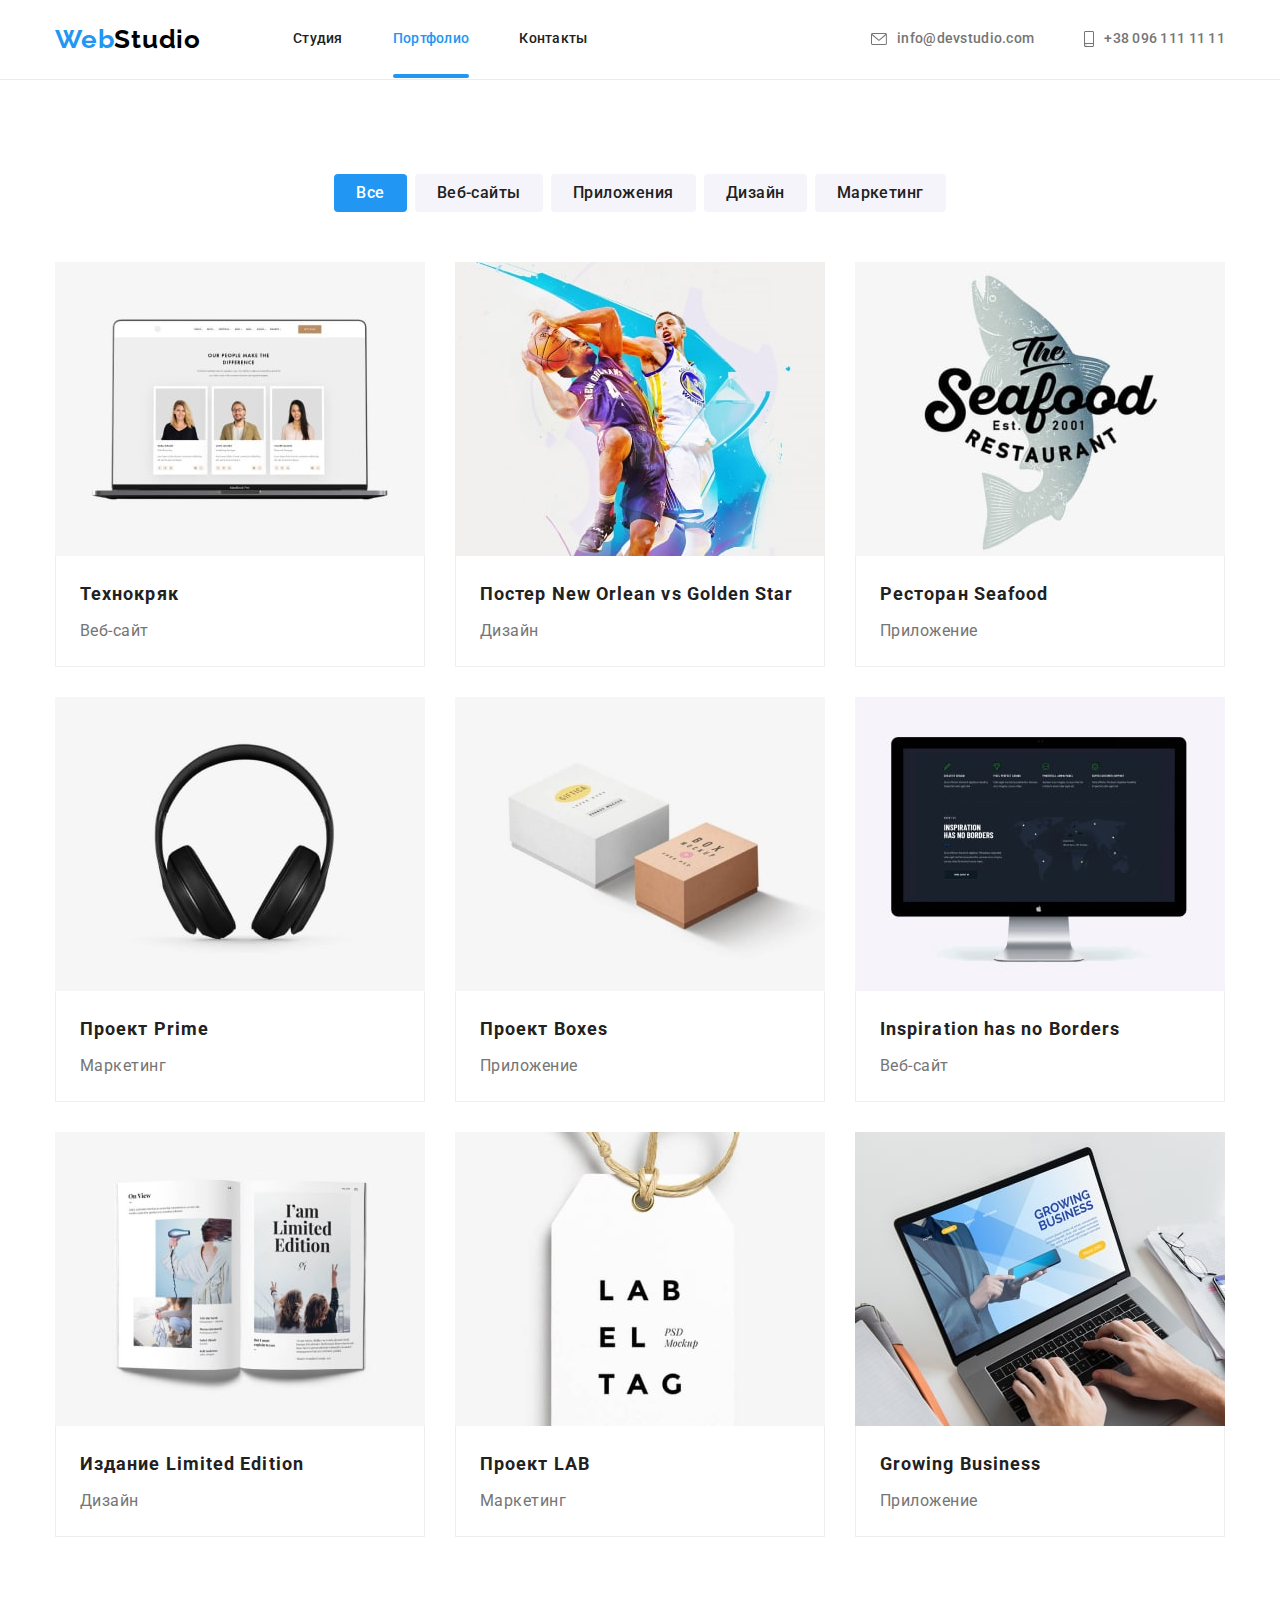
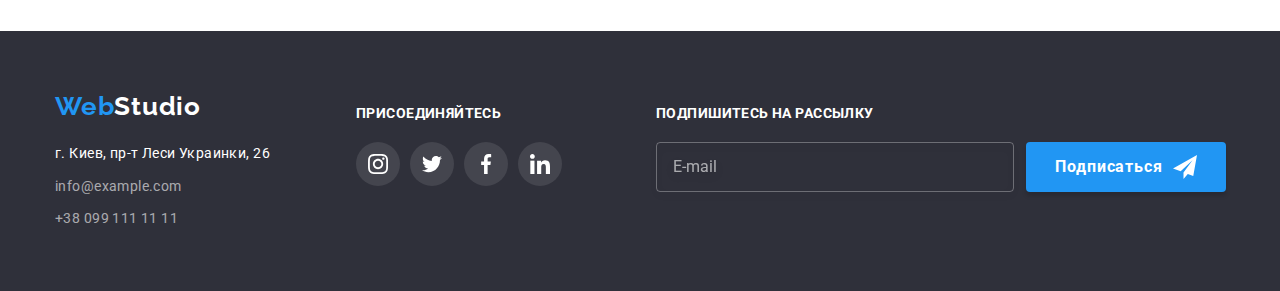
==== portfolio.html @ 81e4324f "add files from hw-06" ====
<!DOCTYPE html>
<html lang="ru">
  <head>
    <link
      rel="stylesheet"
      href="https://cdnjs.cloudflare.com/ajax/libs/modern-normalize/1.0.0/modern-normalize.min.css"
    />
    <meta charset="UTF-8" />
    <meta http-equiv="X-UA-Compatible" content="IE=edge" />
    <meta name="viewport" content="width=device-width, initial-scale=1.0" />
    <title>Портфолио</title>

    <link rel="preconnect" href="https://fonts.gstatic.com" />
    <link
      href="https://fonts.googleapis.com/css2?family=Raleway:wght@700&family=Roboto:wght@400;500;700;900&display=swap"
      rel="stylesheet"
    />
    <link rel="stylesheet" href="./css/styles.css" />
  </head>

  <body>
    <!--header-->
    <header class="header">
      <div class="container header-container">
        <nav class="main-navigation">
          <a class="logo link" href="./"
            ><span class="logo-color-one">Web</span
            ><span class="logo-color-two">Studio</span></a
          >

          <ul class="menu list">
            <li class="menu-item">
              <a class="menu-link link" href="./">Студия</a>
            </li>
            <li class="menu-item">
              <a class="menu-link link current" href="./portfolio.html"
                >Портфолио</a
              >
            </li>
            <li class="menu-item">
              <a class="menu-link link" href="">Контакты</a>
            </li>
          </ul>
        </nav>
        <ul class="contact-header list">
          <li class="contact-header-item">
            <a
              class="contact-header-link link"
              href="mailto:info@devstudio.com"
            >
              <svg class="contact-icon" width="16px" height="12px">
                <use href="./images/icons.svg#mail"></use>
              </svg>
              info@devstudio.com</a
            >
          </li>
          <li class="contact-header-item">
            <a class="contact-header-link link" href="tel:+380961111111">
              <svg class="contact-icon" width="10px" height="16px">
                <use href="./images/icons.svg#smartphone"></use>
              </svg>
              +38 096 111 11 11</a
            >
          </li>
        </ul>
      </div>
    </header>

    <main>
      <section class="portfolio">
        <div class="portfolio-container container">
          <h1 hidden>Портфолио</h1>

          <!--фильтр по работам-->
          <ul class="filter-list list">
            <li class="filter-item">
              <button class="filter-buttom current" type="button">Все</button>
            </li>
            <li class="filter-item">
              <button class="filter-buttom" type="button">Веб-сайты</button>
            </li>
            <li class="filter-item">
              <button class="filter-buttom" type="button">Приложения</button>
            </li>
            <li class="filter-item">
              <button class="filter-buttom" type="button">Дизайн</button>
            </li>
            <li class="filter-item">
              <button class="filter-buttom" type="button">Маркетинг</button>
            </li>
          </ul>

          <!--работы в портфолио-->
          <ul class="portfolio-list list">
            <li class="portfolio-item">
              <a href="" class="portfolio-item-link link">
                <div class="portfolio-item-img">
                  <img
                    src="./images/portfolio/portfilio-1.jpg"
                    alt="Веб-сайт Технокряк"
                    width="370"
                    height="294"
                  />
                  <p class="portfolio-item-overlay">
                    Технокряк это современная площадка распространения
                    коронавируса. Компании используют эту платформу для
                    цифрового шпионажа и атак на защищённые сервера конкурентов.
                  </p>
                </div>
                <div class="portfolio-item-frame">
                  <h3 class="portfolio-item-name">Технокряк</h3>
                  <p class="portfolio-item-description">Веб-сайт</p>
                </div>
              </a>
            </li>
            <li class="portfolio-item">
              <a href="" class="portfolio-item-link link">
                <div class="portfolio-item-img">
                  <img
                    src="./images/portfolio/portfilio-2.jpg"
                    alt="Дизайн Постера New Orlean vs Golden Star"
                    width="370"
                    height="294"
                  />
                  <p class="portfolio-item-overlay">
                    Технокряк это современная площадка распространения
                    коронавируса. Компании используют эту платформу для
                    цифрового шпионажа и атак на защищённые сервера конкурентов.
                  </p>
                </div>
                <div class="portfolio-item-frame">
                  <h3 class="portfolio-item-name">
                    Постер New Orlean vs Golden Star
                  </h3>
                  <p class="portfolio-item-description">Дизайн</p>
                </div>
              </a>
            </li>
            <li class="portfolio-item">
              <a href="" class="portfolio-item-link link">
                <div class="portfolio-item-img">
                  <img
                    src="./images/portfolio/portfilio-3.jpg"
                    alt="Приложение для ресторан Seafood"
                    width="370"
                    height="294"
                  />
                  <p class="portfolio-item-overlay">
                    Технокряк это современная площадка распространения
                    коронавируса. Компании используют эту платформу для
                    цифрового шпионажа и атак на защищённые сервера конкурентов.
                  </p>
                </div>

                <div class="portfolio-item-frame">
                  <h3 class="portfolio-item-name">Ресторан Seafood</h3>
                  <p class="portfolio-item-description">Приложение</p>
                </div>
              </a>
            </li>
            <li class="portfolio-item">
              <a href="" class="portfolio-item-link link">
                <div class="portfolio-item-img">
                  <img
                    src="./images/portfolio/portfilio-4.jpg"
                    alt="Маркетинг для проекта Prime"
                    width="370"
                    height="294"
                  />
                  <p class="portfolio-item-overlay">
                    Технокряк это современная площадка распространения
                    коронавируса. Компании используют эту платформу для
                    цифрового шпионажа и атак на защищённые сервера конкурентов.
                  </p>
                </div>

                <div class="portfolio-item-frame">
                  <h3 class="portfolio-item-name">Проект Prime</h3>
                  <p class="portfolio-item-description">Маркетинг</p>
                </div>
              </a>
            </li>
            <li class="portfolio-item">
              <a href="" class="portfolio-item-link link">
                <div class="portfolio-item-img">
                  <img
                    src="./images/portfolio/portfilio-5.jpg"
                    alt="Приложение для проекта Boxes"
                    width="370"
                    height="294"
                  />
                  <p class="portfolio-item-overlay">
                    Технокряк это современная площадка распространения
                    коронавируса. Компании используют эту платформу для
                    цифрового шпионажа и атак на защищённые сервера конкурентов.
                  </p>
                </div>

                <div class="portfolio-item-frame">
                  <h3 class="portfolio-item-name">Проект Boxes</h3>
                  <p class="portfolio-item-description">Приложение</p>
                </div>
              </a>
            </li>
            <li class="portfolio-item">
              <a href="" class="portfolio-item-link link">
                <div class="portfolio-item-img">
                  <img
                    src="./images/portfolio/portfilio-6.jpg"
                    alt="Веб-сайт для Inspiration has no Borders"
                    width="370"
                    height="294"
                  />
                  <p class="portfolio-item-overlay">
                    Технокряк это современная площадка распространения
                    коронавируса. Компании используют эту платформу для
                    цифрового шпионажа и атак на защищённые сервера конкурентов.
                  </p>
                </div>

                <div class="portfolio-item-frame">
                  <h3 class="portfolio-item-name">
                    Inspiration has no Borders
                  </h3>
                  <p class="portfolio-item-description">Веб-сайт</p>
                </div>
              </a>
            </li>
            <li class="portfolio-item">
              <a href="" class="portfolio-item-link link">
                <div class="portfolio-item-img">
                  <img
                    src="./images/portfolio/portfilio-7.jpg"
                    alt="Дизайн для издания Limited Edition"
                    width="370"
                    height="294"
                  />
                  <p class="portfolio-item-overlay">
                    Технокряк это современная площадка распространения
                    коронавируса. Компании используют эту платформу для
                    цифрового шпионажа и атак на защищённые сервера конкурентов.
                  </p>
                </div>

                <div class="portfolio-item-frame">
                  <h3 class="portfolio-item-name">Издание Limited Edition</h3>
                  <p class="portfolio-item-description">Дизайн</p>
                </div>
              </a>
            </li>
            <li class="portfolio-item">
              <a href="" class="portfolio-item-link link">
                <div class="portfolio-item-img">
                  <img
                    src="./images/portfolio/portfilio-8.jpg"
                    alt="Маркетинг для проекта LAB"
                    width="370"
                    height="294"
                  />
                  <p class="portfolio-item-overlay">
                    Технокряк это современная площадка распространения
                    коронавируса. Компании используют эту платформу для
                    цифрового шпионажа и атак на защищённые сервера конкурентов.
                  </p>
                </div>

                <div class="portfolio-item-frame">
                  <h3 class="portfolio-item-name">Проект LAB</h3>
                  <p class="portfolio-item-description">Маркетинг</p>
                </div>
              </a>
            </li>
            <li class="portfolio-item">
              <a href="" class="portfolio-item-link link">
                <div class="portfolio-item-img">
                  <img
                    src="./images/portfolio/portfilio-9.jpg"
                    alt="Приложение для Growing Business"
                    width="370"
                    height="294"
                  />
                  <p class="portfolio-item-overlay">
                    Технокряк это современная площадка распространения
                    коронавируса. Компании используют эту платформу для
                    цифрового шпионажа и атак на защищённые сервера конкурентов.
                  </p>
                </div>

                <div class="portfolio-item-frame">
                  <h3 class="portfolio-item-name">Growing Business</h3>
                  <p class="portfolio-item-description">Приложение</p>
                </div>
              </a>
            </li>
          </ul>
        </div>
      </section>
    </main>

    <!--Футер-->
    <footer class="footer">
      <div class="footer-container container">
        <div class="footer-contact">
          <div class="logo-footer">
            <a class="logo link" href="./"
              ><span class="logo-color-one">Web</span
              ><span class="logo-color-three">Studio</span></a
            >
          </div>

          <address class="footer-address">
            <ul class="footer-address-list list">
              <li class="fotter-address-item">
                <a
                  class="fotter-address-link link"
                  href="https://goo.gl/maps/drPXnBKoKRhrvhJq7"
                  target="_blank"
                  rel="noopener noreferrer"
                  >г. Киев, пр-т Леси Украинки, 26</a
                >
              </li>
              <li class="fotter-address-item">
                <a
                  class="fotter-contact-link link"
                  href="mailto:info@example.com"
                  >info@example.com</a
                >
              </li>
              <li class="fotter-address-item">
                <a class="fotter-contact-link link" href="tel:+380991111111"
                  >+38 099 111 11 11</a
                >
              </li>
            </ul>
          </address>
        </div>
        <div class="footter-social">
          <p class="footter-social-title">присоединяйтесь</p>
          <ul class="footter-social-list list">
            <li class="footter-social-items">
              <a class="footter-social-link" href="">
                <svg class="footer-social-icon" width="20" height="20">
                  <use href="./images/icons.svg#instagram"></use>
                </svg>
              </a>
            </li>
            <li class="footter-social-items">
              <a class="footter-social-link" href="">
                <svg class="footer-social-icon" width="20" height="20">
                  <use href="./images/icons.svg#twitter"></use>
                </svg>
              </a>
            </li>
            <li class="footter-social-items">
              <a class="footter-social-link" href="">
                <svg class="footer-social-icon" width="20" height="20">
                  <use href="./images/icons.svg#facebook"></use>
                </svg>
              </a>
            </li>
            <li class="footter-social-items">
              <a class="footter-social-link" href="">
                <svg class="footer-social-icon" width="20" height="20">
                  <use href="./images/icons.svg#linkedin"></use>
                </svg>
              </a>
            </li>
          </ul>
        </div>
        <div class="footer-email-form-thumb">
          <form action="#">
            <p class="footter-form-title">Подпишитесь на рассылку</p>
            <div class="footer-email-form">
              <input
                type="email"
                name="email"
                class="footer-email-input"
                placeholder="E-mail"
                required
              />
              <button type="submit" class="footer-subscribe-button">
                Подписаться
                <svg class="send-icon" width="24px" height="24px">
                  <use href="./images/icons.svg#icon-send"></use>
                </svg>
              </button>
            </div>
          </form>
        </div>
      </div>
    </footer>
  </body>
</html>
---- css/styles.css ----
/*variable*/
:root {
  --main-font: "Roboto", sans-serif;
  --secondary-font: "Raleway", sans-serif;
  --accent-color: #2196f3;
  --text-title-color: #212121;
}

/* reset styles by tag selector*/

h1,
h2,
h3,
h4,
h5,
h6,
p {
  margin-top: 0;
  margin-bottom: 0;
}

ul,
ol {
  margin-top: 0;
  margin-bottom: 0;
  padding-left: 0;
}

img {
  display: block;
}

body {
  font-family: var(--main-font);
}

.list {
  list-style: none;
}

.link {
  text-decoration: none;
}

/*general*/

.container {
  width: 1200px;
  margin: 0 auto;
  padding-left: 15px;
  padding-right: 15px;
}

.secttion-title {
  margin-bottom: 50px;

  font-style: normal;
  font-weight: 700;
  font-size: 36px;
  line-height: 1.16;
  text-align: center;
  letter-spacing: 0.03em;

  color: var(--text-title-color);
}

.visually-hidden {
  position: absolute !important;
  clip: rect(1px 1px 1px 1px); /* IE6, IE7 */
  clip: rect(1px, 1px, 1px, 1px);
  padding: 0 !important;
  border: 0 !important;
  height: 1px !important;
  width: 1px !important;
  overflow: hidden;
}

/*=======HEADER=======*/

.header {
  padding-top: 24px;
  padding-bottom: 24px;

  font-family: var(--main-font);
  font-weight: 500;
  font-size: 14px;
  line-height: 1.14;
  letter-spacing: 0.02em;

  border-bottom: 1px solid #ececec;
}

.header-container {
  display: flex;
  align-items: center;
  justify-content: space-between;
}

/*LOGO*/
.logo {
  margin-right: 92px;

  font-family: var(--secondary-font);
  font-weight: 700;
  font-size: 26px;
  line-height: 1.19;
  letter-spacing: 0.03em;
}
.logo-color-one {
  color: var(--accent-color);
}
.logo-color-two {
  color: #000000;
}
.logo-color-three {
  color: #ffffff;
}
/*END LOGO*/

.main-navigation {
  display: flex;
}

.menu {
  display: flex;
  align-items: center;
}
.menu-item:not(:last-child) {
  margin-right: 50px;
}

.menu-link {
  color: var(--text-title-color);
  transition: color 250ms cubic-bezier(0.4, 0, 0.2, 1);
}

.menu-link.current {
  position: relative;
  color: var(--accent-color);
}

.menu-link.current::after {
  position: absolute;
  bottom: -32px;

  content: "";
  display: block;

  width: 100%;
  height: 4px;

  background-color: var(--accent-color);
  border-radius: 2px;
}

.menu-link:hover,
.menu-link:focus {
  color: var(--accent-color);
}

.contact-header {
  display: flex;
  align-items: center;
}

.contact-header-item:not(:last-child) {
  margin-right: 50px;
}
.contact-header-link {
  display: flex;
  align-items: center;

  color: #757575;

  transition: color 250ms cubic-bezier(0.4, 0, 0.2, 1);
}
.contact-header-link:hover,
.contact-header-link:focus {
  color: var(--accent-color);
}

.contact-icon {
  margin-right: 10px;
  fill: currentColor;
}

/*=======END HEADER=======*/

/*=======HERO=======*/
.hero {
  padding: 200px 0;
  text-align: center;

  max-width: 1600px;
  margin: 0 auto;

  background-image: linear-gradient(
      rgba(47, 48, 58, 0.4),
      rgba(47, 48, 58, 0.4)
    ),
    url(../images/hero/hero-bg.jpg);
  background-size: cover;

  background-color: #2f303a;
}
.hero-container {
}
.hero-title {
  margin-left: auto;
  margin-right: auto;
  margin-bottom: 30px;

  max-width: 696px;

  font-family: var(--main-font);
  font-weight: 900;
  font-size: 44px;
  line-height: 1.36;

  text-align: center;
  letter-spacing: 0.06em;
  text-transform: uppercase;

  color: #ffffff;
}
.modal-button {
  padding: 10px 32px;

  font-family: var(--main-font);
  font-weight: 700;
  font-size: 16px;
  line-height: 1.88;
  align-items: center;
  text-align: center;
  letter-spacing: 0.06em;

  color: #ffffff;
  background-color: var(--accent-color);
  box-shadow: 0px 4px 4px rgba(0, 0, 0, 0.15);
  border-radius: 4px;
  border: none;
  cursor: pointer;
}

/*=======END HERO=======*/

/*=======FEATURES=======*/

.features {
  padding-top: 94px;
  padding-bottom: 94px;
}
.features-list {
  display: flex;
  flex-wrap: wrap;
  margin-top: -30px;
  margin-left: -30px;
}
.features-item {
  margin-top: 30px;
  margin-left: 30px;

  flex-basis: calc((100% - 120px) / 4);
}

.features-unit {
  display: flex;
  justify-content: center;
  align-items: center;

  width: 270px;
  height: 120px;

  margin-bottom: 30px;

  background: #f5f4fa;
  border-radius: 4px;
}

.features-icon {
  width: 70px;
  height: 70px;
  fill: rebeccapurple;
}

.features-title {
  margin-bottom: 10px;

  font-weight: 700;
  font-size: 14px;
  line-height: 1.14;
  letter-spacing: 0.03em;
  text-transform: uppercase;

  color: var(--text-title-color);
}

.features-description {
  font-weight: 400;
  font-size: 14px;
  line-height: 1.71;
  letter-spacing: 0.03em;

  color: #757575;
}
/*=======END FEATURES=======*/

/*=======SERVICES=======*/

.services {
  padding-top: 0px;
  padding-bottom: 94px;
}

.services-list {
  display: flex;
  flex-wrap: wrap;
  margin-top: -30px;
  margin-left: -30px;
}

.services-list-item {
  position: relative;

  margin-top: 30px;
  margin-left: 30px;

  flex-basis: calc((100% - 90px) / 3);
}

.services-text-overlay {
  display: flex;
  justify-content: center;
  align-items: center;

  position: absolute;
  bottom: 0;
  left: 0;

  width: 100%;
  height: 70px;

  color: #ffffff;
  background-color: rgba(47, 48, 58, 0.8);

  font-weight: 700;
  font-size: 14px;
  line-height: 1.14;
  text-align: center;
  letter-spacing: 0.03em;
  text-transform: uppercase;
}

/*=======END SERVICES=======*/

/*=======TEAM=======*/

.team {
  background: #f5f4fa;
  padding-top: 94px;
  padding-bottom: 94px;
}

.team-list {
  display: flex;
  flex-wrap: wrap;

  margin-top: -30px;
  margin-left: -30px;
}

.team-list-item {
  margin-top: 30px;
  margin-left: 30px;

  flex-basis: calc((100% - 120px) / 4);

  background: #ffffff;
  border-radius: 0px 0px 4px 4px;

  box-shadow: 0px 1px 3px rgba(0, 0, 0, 0.12), 0px 1px 1px rgba(0, 0, 0, 0.14),
    0px 2px 1px rgba(0, 0, 0, 0.2);
}

.team-member-frame {
  padding-top: 30px;
  padding-bottom: 30px;
}

.team-member-name {
  margin-bottom: 10px;

  font-style: normal;
  font-weight: 500;
  font-size: 16px;
  line-height: 1.18;
  text-align: center;
  letter-spacing: 0.03em;

  color: var(--text-title-color);
}
.team-member-position {
  font-weight: 400;
  font-size: 16px;
  line-height: 1.18;
  text-align: center;
  letter-spacing: 0.03em;

  margin-bottom: 16px;

  color: #757575;
}

.team-social-list {
  display: flex;
  justify-content: space-between;
  padding: 0 32px;
}

.team-social-link {
  display: flex;
  justify-content: center;
  align-items: center;
  width: 44px;
  height: 44px;
  border-radius: 50%;
  background-color: transparent;
  fill: #afb1b8;

  transition: fill 250ms cubic-bezier(0.4, 0, 0.2, 1),
    background-color 250ms cubic-bezier(0.4, 0, 0.2, 1);
}

.team-social-link:hover,
.team-social-link:focus {
  outline: none;
  fill: #ffffff;
  background-color: var(--accent-color);
}

/*=======END TEAM=======*/

/*=======CLIENTS=======*/
.clients {
  padding-top: 94px;
  padding-bottom: 94px;
}

.clients-list {
  display: flex;
  flex-wrap: wrap;
  justify-content: space-between;
  align-items: center;
}

.clients-link {
  display: flex;
  justify-content: center;
  align-items: center;
  width: 170px;
  height: 92px;

  border: 1px solid #afb1b8;
  border-radius: 4px;

  fill: #afb1b8;

  transition: border-color 250ms cubic-bezier(0.4, 0, 0.2, 1),
    fill 250ms cubic-bezier(0.4, 0, 0.2, 1);
}

.clients-link:hover,
.clients-link:focus {
  outline: none;
  border-color: var(--accent-color);
  fill: var(--accent-color);
}

/*=======END CLIENTS=======*/

/*=======FOOTER=======*/
.footer {
  padding: 60px 0;
  background-color: #2f303a;
}
.footer-container {
  display: flex;
}
.footer-contact {
  display: flex;
  flex-direction: column;
  width: 231px;

  margin-right: 70px;
}

.logo-footer {
  display: flex;
  align-items: flex-end;
  height: 31px;

  margin-bottom: 20px;
}

.footer-address {
}
.footer-address-list {
}

.fotter-address-item:not(:last-child) {
  margin-bottom: 9px;
}
.fotter-address-link {
  font-style: normal;
  font-weight: 400;
  font-size: 14px;
  line-height: 1.71;
  letter-spacing: 0.03em;

  color: #ffffff;
}

.fotter-address-link:hover,
.fotter-address-link:focus {
  outline: none;
  color: var(--accent-color);
}

.fotter-contact-link {
  font-style: normal;
  font-weight: 400;
  font-size: 14px;
  line-height: 1.71;
  letter-spacing: 0.03em;

  color: rgba(255, 255, 255, 0.6);
}

.fotter-contact-link:hover,
.fotter-contact-link:focus {
  outline: none;
  color: var(--accent-color);
}

.footter-social {
  display: flex;
  flex-direction: column;
  margin-right: 94px;
}

.footter-social-title {
  display: flex;
  align-items: flex-end;
  height: 31px;

  margin-bottom: 20px;

  font-weight: 700;
  font-size: 14px;
  line-height: 1.14;
  letter-spacing: 0.03em;
  text-transform: uppercase;

  color: #ffffff;
}

.footter-social-list {
  display: flex;
  justify-content: space-between;
  width: 206px;
}

.footter-social-link {
  display: flex;
  justify-content: center;
  align-items: center;
  width: 44px;
  height: 44px;
  border-radius: 50%;
  background-color: rgba(255, 255, 255, 0.1);
  fill: #ffffff;

  transition: background-color 250ms cubic-bezier(0.4, 0, 0.2, 1);
}
.footter-social-link:hover,
.footter-social-link:focus {
  outline: none;
  background-color: var(--accent-color);
}

.footter-form-title {
  display: flex;
  align-items: flex-end;
  height: 31px;

  margin-bottom: 20px;

  font-weight: 700;
  font-size: 14px;
  line-height: 1.14;
  letter-spacing: 0.03em;
  text-transform: uppercase;

  color: #ffffff;
}

.footer-email-form {
  display: flex;
}

.footer-email-input {
  width: 358px;
  height: 50px;
  margin-right: 12px;
  padding: 15px 16px;

  border: 1px solid rgba(255, 255, 255, 0.3);
  filter: drop-shadow(0px 4px 4px rgba(0, 0, 0, 0.15));
  border-radius: 4px;

  background-color: transparent;
  color: #ffffff;
}
.footer-email-input::placeholder {
  font-style: normal;
  font-weight: 400;
  font-size: 16px;
  color: rgba(255, 255, 255, 0.6);
}

.footer-subscribe-button {
  display: flex;
  justify-content: center;
  align-items: center;

  width: 200px;
  height: 50px;

  font-style: normal;
  font-weight: 700;
  font-size: 16px;
  line-height: 1.87;
  letter-spacing: 0.06em;

  color: #ffffff;
  background: var(--accent-color);
  box-shadow: 0px 4px 4px rgba(0, 0, 0, 0.15);
  border-radius: 4px;
  border: none;

  cursor: pointer;
}

.send-icon {
  fill: #ffffff;
  margin-left: 10px;
}

/*=======FOOTER=======*/

/*=======PORFOLIO PAGE=======*/

.portfolio {
  padding-top: 94px;
  padding-bottom: 94px;
}
.portfolio-container {
}

/*filter*/
.filter-list {
  display: flex;
  justify-content: center;

  margin-bottom: 50px;
}

.filter-item:not(:last-child) {
  margin-right: 8px;
}
.filter-buttom {
  padding: 6px 22px;

  font-weight: 500;
  font-size: 16px;
  line-height: 1.62;
  text-align: center;
  letter-spacing: 0.03em;

  color: var(--text-title-color);

  background: #f5f4fa;
  border-radius: 4px;

  border: none;

  cursor: pointer;

  transition: color 250ms cubic-bezier(0.4, 0, 0.2, 1),
    backgrond 250ms cubic-bezier(0.4, 0, 0.2, 1),
    box-shadow 250ms cubic-bezier(0.4, 0, 0.2, 1);
}

.filter-buttom.current {
  color: #ffffff;
  background: var(--accent-color);
}

.filter-buttom:hover,
.filter-buttom:focus {
  outline: none;
  color: #ffffff;
  background: var(--accent-color);
  box-shadow: 0px 3px 1px rgba(0, 0, 0, 0.1), 0px 1px 2px rgba(0, 0, 0, 0.08),
    0px 2px 2px rgba(0, 0, 0, 0.12);
}

/*end filter*/

/*gallery*/

.portfolio-list {
  display: flex;
  flex-wrap: wrap;

  margin-top: -30px;
  margin-left: -30px;
}

.portfolio-item-img {
  position: relative;
  overflow: hidden;
}

.portfolio-item-overlay {
  position: absolute;
  top: 0;
  left: 0;

  width: 100%;
  height: 100%;

  transform: translateY(100%);
  transition: transform 250ms cubic-bezier(0.4, 0, 0.2, 1);

  padding: 63px 24px;
  overflow: auto;

  font-size: 18px;
  line-height: 1.56;

  color: #ffffff;
  background-color: rgba(33, 150, 243, 0.9);
}

.portfolio-item-link:hover .portfolio-item-overlay,
.portfolio-item-link:focus .portfolio-item-overlay {
  transform: translateY(0%);
}

.portfolio-item {
  margin-top: 30px;
  margin-left: 30px;

  flex-basis: calc((100% - 90px) / 3);
}

.portfolio-item:hover {
  box-shadow: 0px 1px 1px rgba(0, 0, 0, 0.12), 0px 4px 4px rgba(0, 0, 0, 0.06),
    1px 4px 6px rgba(0, 0, 0, 0.16);

  transition: box-shadow 250ms cubic-bezier(0.4, 0, 0.2, 1);
  /* transition-property: box-shadow;
    transition-duration: 250ms;
    transition-timing-function: cubic-bezier(0.4, 0, 0.2, 1);
    transition-delay: 0; */
}

.portfolio-item-frame {
  padding: 20px 24px;

  background: #ffffff;
  border: 1px solid #eeeeee;
  border-top: none;
}

.portfolio-item-name {
  margin-bottom: 4px;

  font-weight: 700;
  font-size: 18px;
  line-height: 2;
  letter-spacing: 0.06em;

  color: var(--text-title-color);
}
.portfolio-item-description {
  font-weight: 400;
  font-size: 16px;
  line-height: 1.87;
  letter-spacing: 0.03em;

  color: #757575;

  /*end gallery*/
}
/*=======END PORFOLIO PAGE=======*/

/*=======BACK DROP=======*/
.backdrop {
  position: fixed;
  top: 0;
  left: 0%;
  width: 100vw;
  height: 100vh;
  background-color: rgba(0, 0, 0, 0.2);

  transition: opacity 250ms cubic-bezier(0.4, 0, 0.2, 1),
    visibility 250ms cubic-bezier(0.4, 0, 0.2, 1);
}
.modal {
  position: absolute;
  top: 50%;
  left: 50%;
  transform: translate(-50%, -50%);

  width: 528px;
  height: 581px;
  padding: 40px;

  background: #ffffff;
  box-shadow: 0px 1px 3px rgba(0, 0, 0, 0.12), 0px 1px 1px rgba(0, 0, 0, 0.14),
    0px 2px 1px rgba(0, 0, 0, 0.2);
  border-radius: 4px;
}

.close-button {
  position: absolute;
  top: 8px;
  right: 8px;

  width: 30px;
  height: 30px;
  background-color: #ffffff;
  border: 1px solid rgba(0, 0, 0, 0.1);
  border-radius: 50%;
  cursor: pointer;
  padding: 0;
}
.close-button-icon {
  fill: #000000;
}

.close-button:hover .close-button-icon,
.close-button:focus .close-button-icon {
  fill: var(--accent-color);
}

.is-hidden {
  opacity: 0;
  visibility: hidden;
  pointer-events: none;
}
.modal-form {
  display: flex;
  flex-direction: column;
}

.modal-title {
  margin-bottom: 12px;
  font-weight: 700;
  font-size: 20px;
  line-height: 1.15;
  text-align: center;
  letter-spacing: 0.03em;

  color: #212121;
}

.modal-form-field {
  font-weight: 400;
  font-size: 12px;
  line-height: 1.16;
  letter-spacing: 0.01em;

  margin-bottom: 10px;

  color: #757575;
}

.modal-form-input {
  width: 100%;
  height: 40px;
  padding-left: 42px;

  border: 1px solid rgba(33, 33, 33, 0.2);
  border-radius: 4px;

  transition: border-color 250ms cubic-bezier(0.4, 0, 0.2, 1);
}

.modal-form-input-wrapper {
  position: relative;
  display: block;
  margin-top: 4px;
}

.modal-form-icon {
  position: absolute;
  top: 50%;
  transform: translateY(-50%);
  left: 12px;
  fill: #212121;

  transition: fill 250ms cubic-bezier(0.4, 0, 0.2, 1);
}

.modal-form-input:focus {
  outline: none;
  border-color: var(--accent-color);
}
.modal-form-input:focus + .modal-form-icon {
  fill: var(--accent-color);
}

.modal-form-message {
  margin-top: 4px;
  padding: 12px 16px;
  width: 100%;
  height: 120px;

  border: 1px solid rgba(33, 33, 33, 0.2);
  border-radius: 4px;

  resize: none;

  transition: border-color 250ms cubic-bezier(0.4, 0, 0.2, 1);
}

.modal-form-message:focus {
  outline: none;
  border-color: var(--accent-color);
}

.modal-form-message::placeholder {
  color: rgba(117, 117, 117, 0.5);
}

.modal-form-checkbox {
}
.modal-form-checkbox:checked + .modal-form-checkbox-label::before {
  background-image: url(../images/icon-check.svg);
  background-size: contain;
  border: none;
}
.modal-form-checkbox:focus + .modal-form-checkbox-label::before {
  border: 1px solid var(--accent-color);
}

.modal-form-checkbox-label::before {
  display: block;
  content: "";
  width: 15px;
  height: 15px;

  margin-right: 7px;
  margin-left: 12px;

  border: 1px solid #212121;
  border-radius: 2px;
  cursor: pointer;
}

.modal-form-checkbox-label {
  display: flex;
  align-items: center;
  font-weight: normal;
  font-size: 14px;
  line-height: 1.71;
  letter-spacing: 0.03em;

  color: #757575;

  margin-top: 10px;
  margin-bottom: 30px;
}

.modal-form-checkbox-link {
  font-weight: 400;
  font-size: 14px;
  line-height: 1.71;
  letter-spacing: 0.03em;
  text-decoration-line: underline;

  color: var(--accent-color);
}

.modal-form-button {
  align-self: center;

  padding: 10px 56px;
  margin-bottom: 40px;

  font-weight: 700;
  font-size: 16px;
  line-height: 1.87;
  letter-spacing: 0.06em;
  color: #ffffff;

  background-color: var(--accent-color);
  box-shadow: 0px 4px 4px rgba(0, 0, 0, 0.15);
  border-radius: 4px;
  border: none;

  cursor: pointer;
}

.modal-title {
  font-weight: 700;
  font-size: 20px;
  line-height: 1.15;
  text-align: center;
  letter-spacing: 0.03em;

  color: #212121;
}

/*=======END BACKDROP=======*/
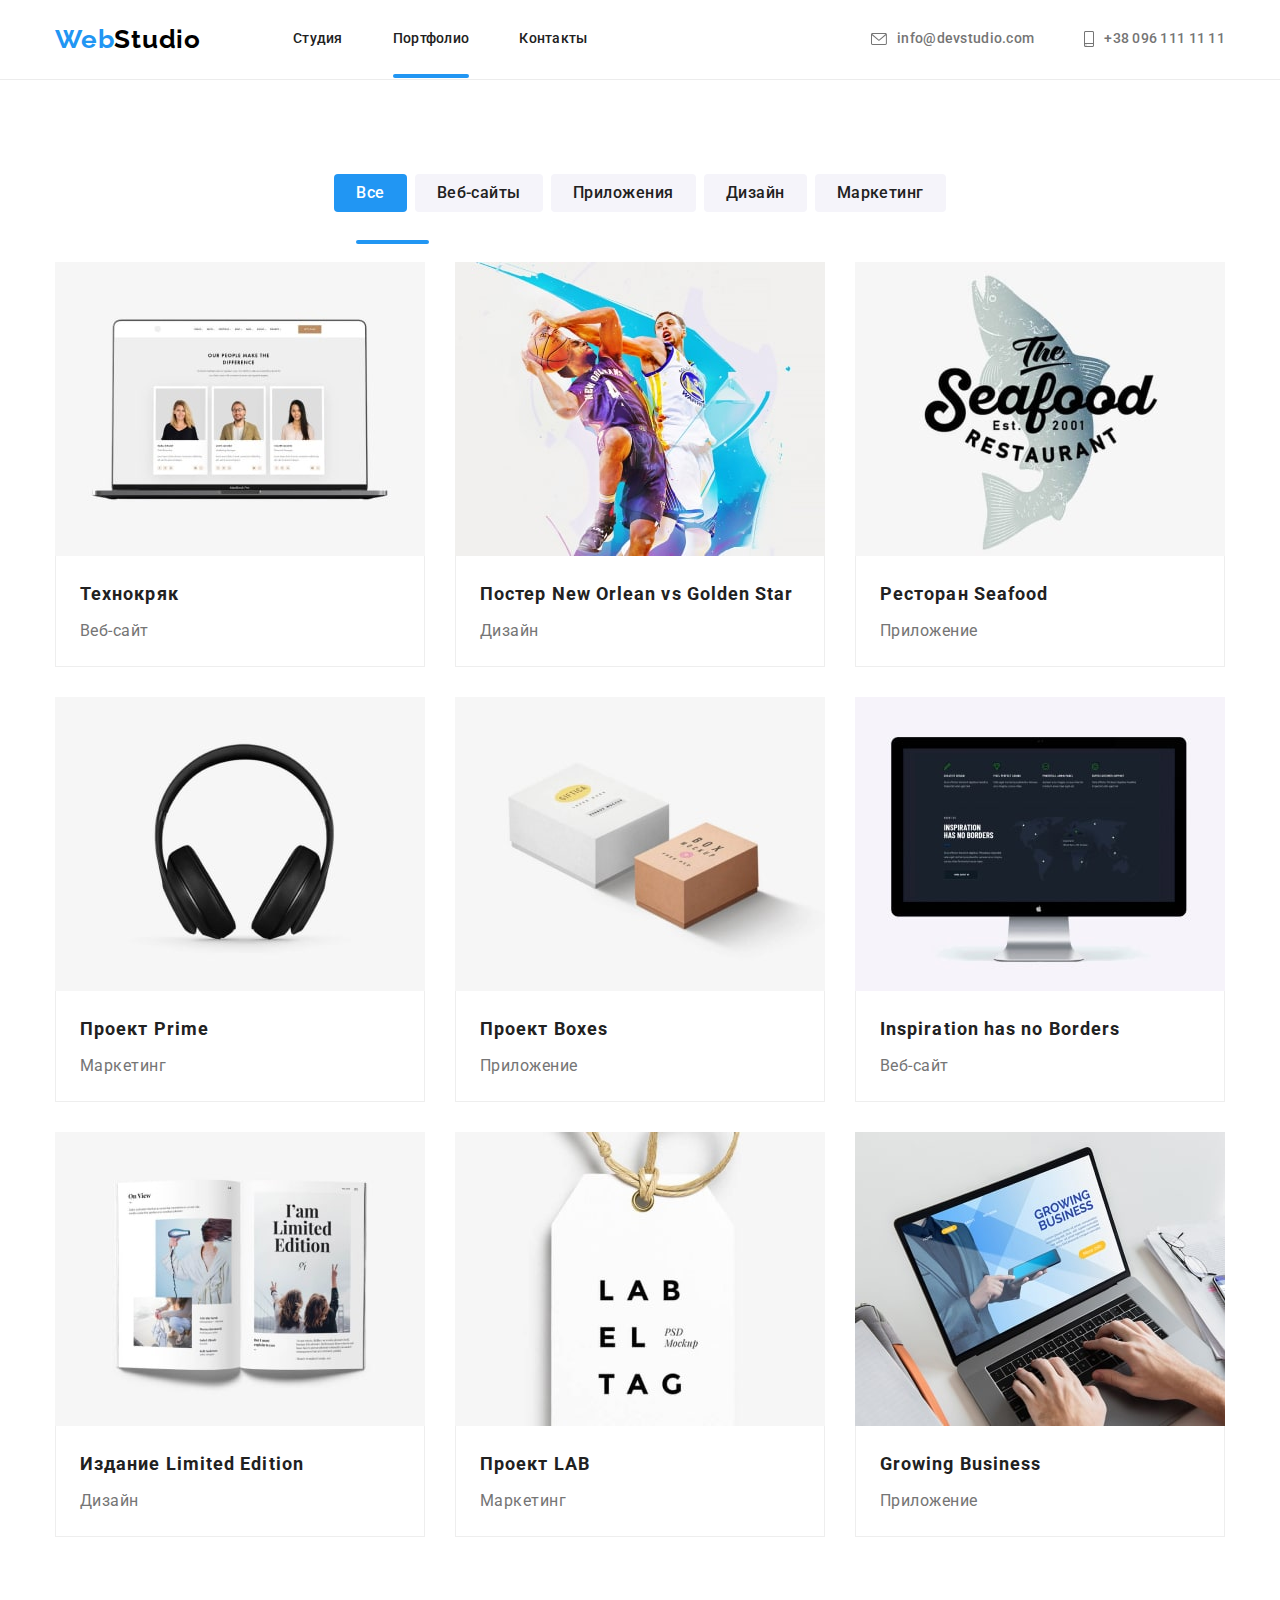
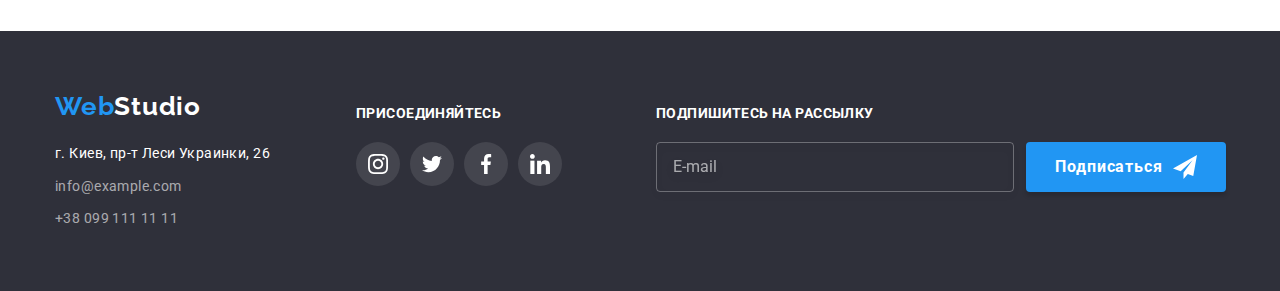
==== commit 2f9c4ff9: "header BEM" ====
--- a/portfolio.html
+++ b/portfolio.html
@@ -23,44 +23,35 @@
     <header class="header">
       <div class="container header-container">
         <nav class="main-navigation">
-          <a class="logo link" href="./"
-            ><span class="logo-color-one">Web</span
-            ><span class="logo-color-two">Studio</span></a
-          >
-
+          <a class="logo link" href="./"><span class="logo-color-one">Web</span><span
+              class="logo-color-two">Studio</span></a>
+    
           <ul class="menu list">
-            <li class="menu-item">
-              <a class="menu-link link" href="./">Студия</a>
-            </li>
-            <li class="menu-item">
-              <a class="menu-link link current" href="./portfolio.html"
-                >Портфолио</a
-              >
-            </li>
-            <li class="menu-item">
-              <a class="menu-link link" href="">Контакты</a>
+            <li class="menu__item">
+              <a class="menu__link link" href="./">Студия</a>
+            </li>
+            <li class="menu__item">
+              <a class="menu__link link current" href="./portfolio.html">Портфолио</a>
+            </li>
+            <li class="menu__item">
+              <a class="menu__link link" href="">Контакты</a>
             </li>
           </ul>
         </nav>
-        <ul class="contact-header list">
-          <li class="contact-header-item">
-            <a
-              class="contact-header-link link"
-              href="mailto:info@devstudio.com"
-            >
+        <ul class="header-contact list">
+          <li class="header-contact__item">
+            <a class="header-contact__link link" href="mailto:info@devstudio.com">
               <svg class="contact-icon" width="16px" height="12px">
                 <use href="./images/icons.svg#mail"></use>
               </svg>
-              info@devstudio.com</a
-            >
+              info@devstudio.com</a>
           </li>
-          <li class="contact-header-item">
-            <a class="contact-header-link link" href="tel:+380961111111">
+          <li class="header-contact__item">
+            <a class="header-contact__link link" href="tel:+380961111111">
               <svg class="contact-icon" width="10px" height="16px">
                 <use href="./images/icons.svg#smartphone"></use>
               </svg>
-              +38 096 111 11 11</a
-            >
+              +38 096 111 11 11</a>
           </li>
         </ul>
       </div>
--- a/css/styles.css
+++ b/css/styles.css
@@ -3,7 +3,8 @@
   --main-font: "Roboto", sans-serif;
   --secondary-font: "Raleway", sans-serif;
   --accent-color: #2196f3;
-  --text-title-color: #212121;
+  --second-color: #212121;
+  --third-color: #afb1b8;
 }
 
 /* reset styles by tag selector*/
@@ -51,19 +52,6 @@
   padding-right: 15px;
 }
 
-.secttion-title {
-  margin-bottom: 50px;
-
-  font-style: normal;
-  font-weight: 700;
-  font-size: 36px;
-  line-height: 1.16;
-  text-align: center;
-  letter-spacing: 0.03em;
-
-  color: var(--text-title-color);
-}
-
 .visually-hidden {
   position: absolute !important;
   clip: rect(1px 1px 1px 1px); /* IE6, IE7 */
@@ -75,6 +63,61 @@
   overflow: hidden;
 }
 
+/* components */
+
+/*LOGO*/
+.logo {
+  margin-right: 92px;
+
+  font-family: var(--secondary-font);
+  font-weight: 700;
+  font-size: 26px;
+  line-height: 1.19;
+  letter-spacing: 0.03em;
+}
+.logo-color-one {
+  color: var(--accent-color);
+}
+.logo-color-two {
+  color: #000000;
+}
+.logo-color-three {
+  color: #ffffff;
+}
+/*END LOGO*/
+
+.secttion-title {
+  margin-bottom: 50px;
+
+  font-style: normal;
+  font-weight: 700;
+  font-size: 36px;
+  line-height: 1.16;
+  text-align: center;
+  letter-spacing: 0.03em;
+
+  color: var(--second-color);
+}
+
+.current {
+  position: relative;
+  color: var(--accent-color);
+}
+
+.current::after {
+  position: absolute;
+  bottom: -32px;
+
+  content: "";
+  display: block;
+
+  width: 100%;
+  height: 4px;
+
+  background-color: var(--accent-color);
+  border-radius: 2px;
+}
+
 /*=======HEADER=======*/
 
 .header {
@@ -96,86 +139,46 @@
   justify-content: space-between;
 }
 
-/*LOGO*/
-.logo {
-  margin-right: 92px;
-
-  font-family: var(--secondary-font);
-  font-weight: 700;
-  font-size: 26px;
-  line-height: 1.19;
-  letter-spacing: 0.03em;
-}
-.logo-color-one {
+.main-navigation {
+  display: flex;
+}
+
+.menu {
+  display: flex;
+  align-items: center;
+}
+.menu__item:not(:last-child) {
+  margin-right: 50px;
+}
+
+.menu__link {
+  color: var(--second-color);
+  transition: color 250ms cubic-bezier(0.4, 0, 0.2, 1);
+}
+
+.menu__link:hover,
+.menu__link:focus {
   color: var(--accent-color);
 }
-.logo-color-two {
-  color: #000000;
-}
-.logo-color-three {
-  color: #ffffff;
-}
-/*END LOGO*/
-
-.main-navigation {
-  display: flex;
-}
-
-.menu {
-  display: flex;
-  align-items: center;
-}
-.menu-item:not(:last-child) {
+
+.header-contact {
+  display: flex;
+  align-items: center;
+}
+
+.header-contact__item:not(:last-child) {
   margin-right: 50px;
 }
-
-.menu-link {
-  color: var(--text-title-color);
+.header-contact__link {
+  display: flex;
+  align-items: center;
+
+  color: #757575;
+
   transition: color 250ms cubic-bezier(0.4, 0, 0.2, 1);
 }
-
-.menu-link.current {
-  position: relative;
-  color: var(--accent-color);
-}
-
-.menu-link.current::after {
-  position: absolute;
-  bottom: -32px;
-
-  content: "";
-  display: block;
-
-  width: 100%;
-  height: 4px;
-
-  background-color: var(--accent-color);
-  border-radius: 2px;
-}
-
-.menu-link:hover,
-.menu-link:focus {
-  color: var(--accent-color);
-}
-
-.contact-header {
-  display: flex;
-  align-items: center;
-}
-
-.contact-header-item:not(:last-child) {
-  margin-right: 50px;
-}
-.contact-header-link {
-  display: flex;
-  align-items: center;
-
-  color: #757575;
-
-  transition: color 250ms cubic-bezier(0.4, 0, 0.2, 1);
-}
-.contact-header-link:hover,
-.contact-header-link:focus {
+.header-contact__link:hover,
+.header-contact__link:focus {
   color: var(--accent-color);
 }
 
@@ -292,7 +295,7 @@
   letter-spacing: 0.03em;
   text-transform: uppercase;
 
-  color: var(--text-title-color);
+  color: var(--second-color);
 }
 
 .features-description {
@@ -397,7 +400,7 @@
   text-align: center;
   letter-spacing: 0.03em;
 
-  color: var(--text-title-color);
+  color: var(--second-color);
 }
 .team-member-position {
   font-weight: 400;
@@ -425,7 +428,7 @@
   height: 44px;
   border-radius: 50%;
   background-color: transparent;
-  fill: #afb1b8;
+  fill: var(--third-color);
 
   transition: fill 250ms cubic-bezier(0.4, 0, 0.2, 1),
     background-color 250ms cubic-bezier(0.4, 0, 0.2, 1);
@@ -460,10 +463,10 @@
   width: 170px;
   height: 92px;
 
-  border: 1px solid #afb1b8;
+  border: 1px solid var(--third-color);
   border-radius: 4px;
 
-  fill: #afb1b8;
+  fill: var(--third-color);
 
   transition: border-color 250ms cubic-bezier(0.4, 0, 0.2, 1),
     fill 250ms cubic-bezier(0.4, 0, 0.2, 1);
@@ -687,7 +690,7 @@
   text-align: center;
   letter-spacing: 0.03em;
 
-  color: var(--text-title-color);
+  color: var(--second-color);
 
   background: #f5f4fa;
   border-radius: 4px;
@@ -792,7 +795,7 @@
   line-height: 2;
   letter-spacing: 0.06em;
 
-  color: var(--text-title-color);
+  color: var(--second-color);
 }
 .portfolio-item-description {
   font-weight: 400;
@@ -874,7 +877,7 @@
   text-align: center;
   letter-spacing: 0.03em;
 
-  color: #212121;
+  color: var(--second-color);
 }
 
 .modal-form-field {
@@ -910,7 +913,7 @@
   top: 50%;
   transform: translateY(-50%);
   left: 12px;
-  fill: #212121;
+  fill: var(--second-color);
 
   transition: fill 250ms cubic-bezier(0.4, 0, 0.2, 1);
 }
@@ -966,7 +969,7 @@
   margin-right: 7px;
   margin-left: 12px;
 
-  border: 1px solid #212121;
+  border: 1px solid var(--second-color);
   border-radius: 2px;
   cursor: pointer;
 }
@@ -1022,7 +1025,7 @@
   text-align: center;
   letter-spacing: 0.03em;
 
-  color: #212121;
+  color: var(--second-color);
 }
 
 /*=======END BACKDROP=======*/
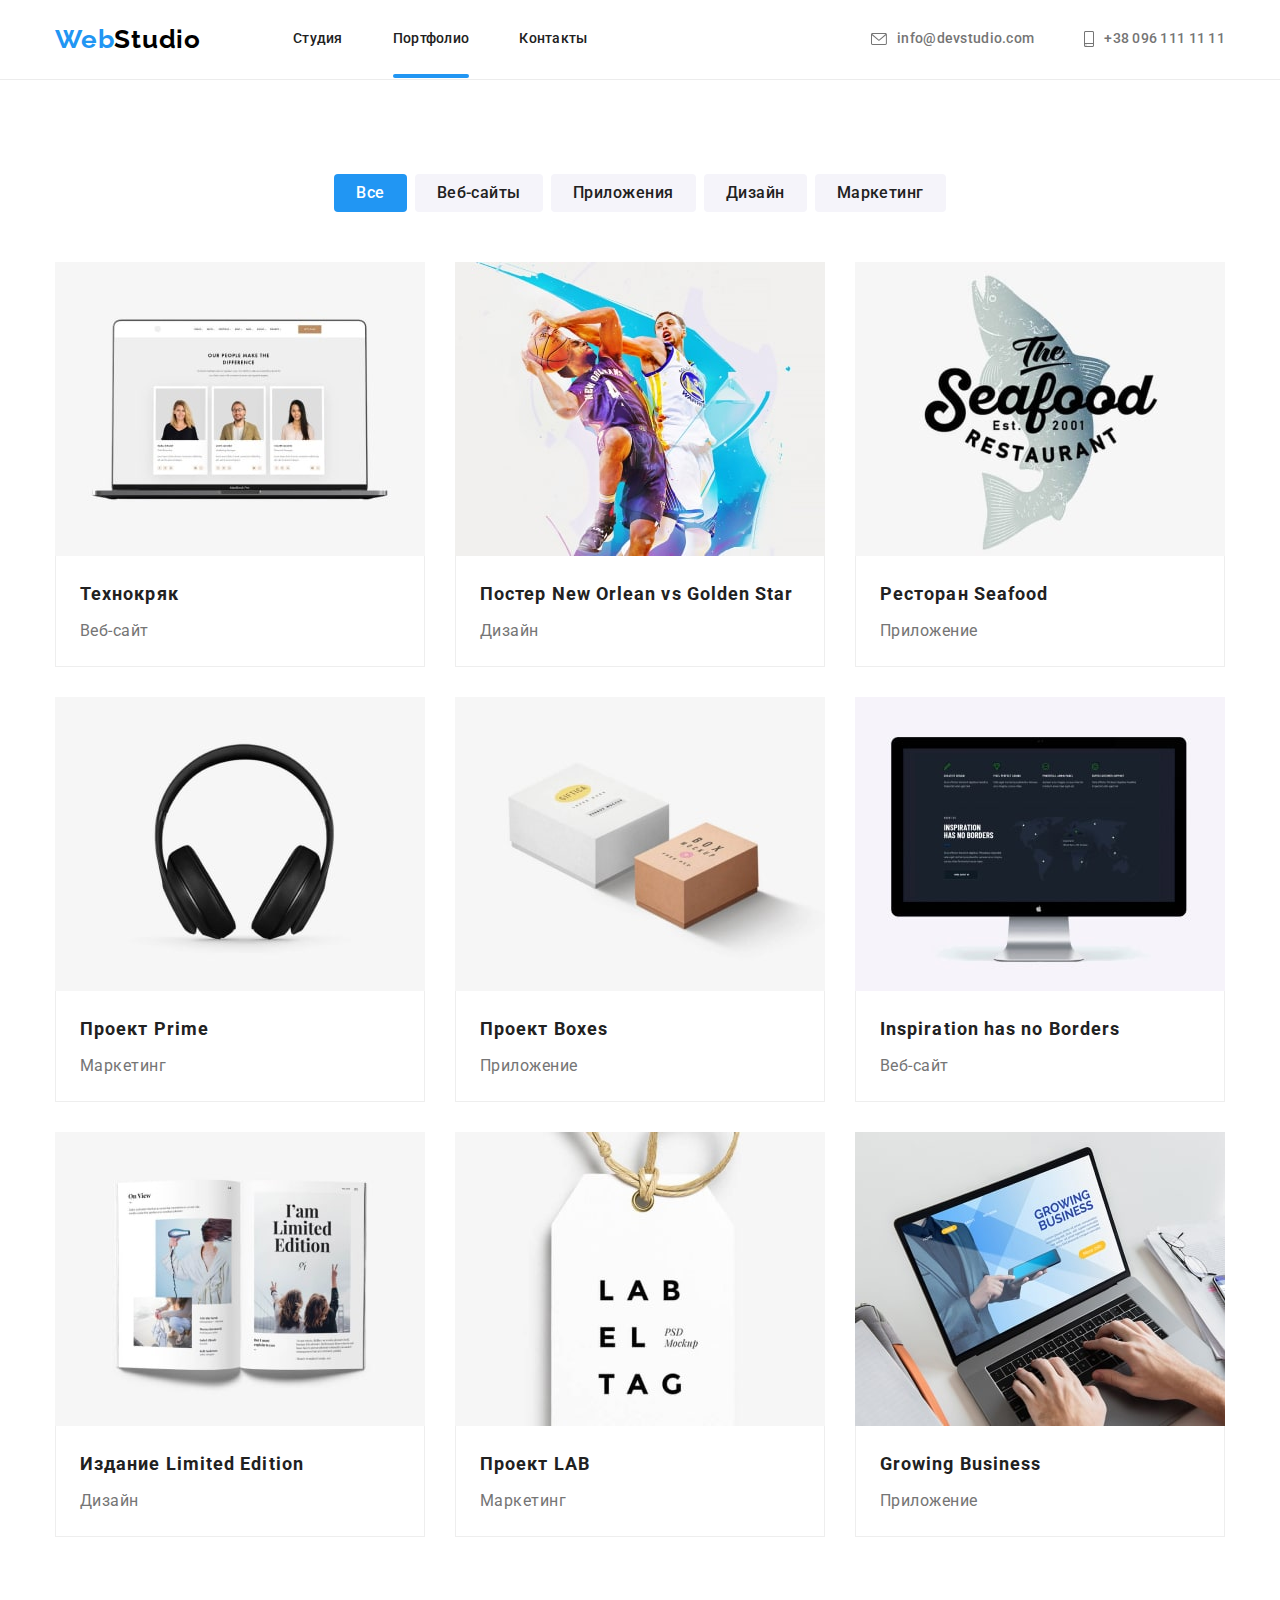
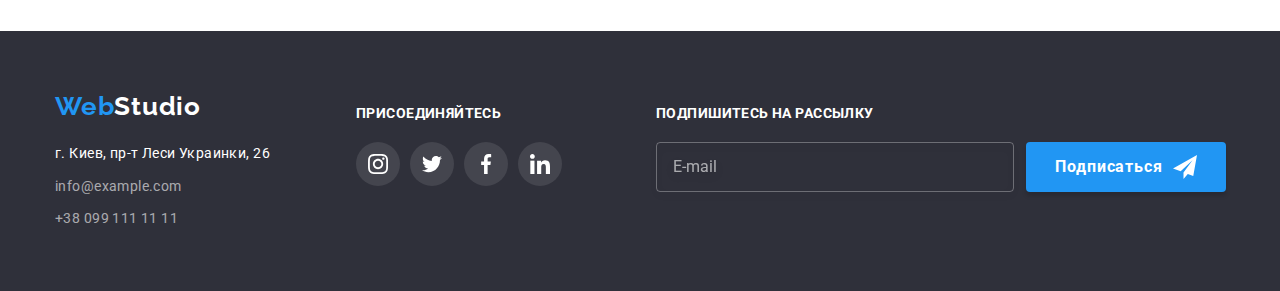
==== commit f818c867: "refactoring using SASS preprocessor" ====
--- a/portfolio.html
+++ b/portfolio.html
@@ -15,7 +15,7 @@
       href="https://fonts.googleapis.com/css2?family=Raleway:wght@700&family=Roboto:wght@400;500;700;900&display=swap"
       rel="stylesheet"
     />
-    <link rel="stylesheet" href="./css/styles.css" />
+    <link rel="stylesheet" href="./css/main.min.css" />
   </head>
 
   <body>
@@ -23,15 +23,19 @@
     <header class="header">
       <div class="container header-container">
         <nav class="main-navigation">
-          <a class="logo link" href="./"><span class="logo-color-one">Web</span><span
-              class="logo-color-two">Studio</span></a>
-    
+          <a class="logo link" href="./"
+            ><span class="logo-color-one">Web</span
+            ><span class="logo-color-two">Studio</span></a
+          >
+
           <ul class="menu list">
             <li class="menu__item">
               <a class="menu__link link" href="./">Студия</a>
             </li>
             <li class="menu__item">
-              <a class="menu__link link current" href="./portfolio.html">Портфолио</a>
+              <a class="menu__link link current" href="./portfolio.html"
+                >Портфолио</a
+              >
             </li>
             <li class="menu__item">
               <a class="menu__link link" href="">Контакты</a>
@@ -40,18 +44,23 @@
         </nav>
         <ul class="header-contact list">
           <li class="header-contact__item">
-            <a class="header-contact__link link" href="mailto:info@devstudio.com">
+            <a
+              class="header-contact__link link"
+              href="mailto:info@devstudio.com"
+            >
               <svg class="contact-icon" width="16px" height="12px">
                 <use href="./images/icons.svg#mail"></use>
               </svg>
-              info@devstudio.com</a>
+              info@devstudio.com</a
+            >
           </li>
           <li class="header-contact__item">
             <a class="header-contact__link link" href="tel:+380961111111">
               <svg class="contact-icon" width="10px" height="16px">
                 <use href="./images/icons.svg#smartphone"></use>
               </svg>
-              +38 096 111 11 11</a>
+              +38 096 111 11 11</a
+            >
           </li>
         </ul>
       </div>
@@ -65,7 +74,7 @@
           <!--фильтр по работам-->
           <ul class="filter-list list">
             <li class="filter-item">
-              <button class="filter-buttom current" type="button">Все</button>
+              <button class="filter-buttom filter-buttom-current" type="button">Все</button>
             </li>
             <li class="filter-item">
               <button class="filter-buttom" type="button">Веб-сайты</button>
@@ -290,8 +299,8 @@
 
     <!--Футер-->
     <footer class="footer">
-      <div class="footer-container container">
-        <div class="footer-contact">
+      <div class="footer__container container">
+        <div class="footer__contact">
           <div class="logo-footer">
             <a class="logo link" href="./"
               ><span class="logo-color-one">Web</span
@@ -300,25 +309,27 @@
           </div>
 
           <address class="footer-address">
-            <ul class="footer-address-list list">
-              <li class="fotter-address-item">
+            <ul class="footer-address__list list">
+              <li class="footer-address__item">
                 <a
-                  class="fotter-address-link link"
+                  class="footer-address__link footer-address__link_address link"
                   href="https://goo.gl/maps/drPXnBKoKRhrvhJq7"
                   target="_blank"
                   rel="noopener noreferrer"
                   >г. Киев, пр-т Леси Украинки, 26</a
                 >
               </li>
-              <li class="fotter-address-item">
+              <li class="footer-address__item">
                 <a
-                  class="fotter-contact-link link"
+                  class="footer-address__link footer-address__link_contact link"
                   href="mailto:info@example.com"
                   >info@example.com</a
                 >
               </li>
-              <li class="fotter-address-item">
-                <a class="fotter-contact-link link" href="tel:+380991111111"
+              <li class="footer-address__item">
+                <a
+                  class="footer-address__link footer-address__link_contact link"
+                  href="tel:+380991111111"
                   >+38 099 111 11 11</a
                 >
               </li>
@@ -326,31 +337,43 @@
           </address>
         </div>
         <div class="footter-social">
-          <p class="footter-social-title">присоединяйтесь</p>
-          <ul class="footter-social-list list">
-            <li class="footter-social-items">
-              <a class="footter-social-link" href="">
+          <p class="footter-social__title">присоединяйтесь</p>
+          <ul class="social-links-list social-links-list_footer list">
+            <li class="social-links-list__items">
+              <a
+                class="social-links-list__link social-links-list__link_footer"
+                href=""
+              >
                 <svg class="footer-social-icon" width="20" height="20">
                   <use href="./images/icons.svg#instagram"></use>
                 </svg>
               </a>
             </li>
-            <li class="footter-social-items">
-              <a class="footter-social-link" href="">
+            <li class="social-links-list__items">
+              <a
+                class="social-links-list__link social-links-list__link_footer"
+                href=""
+              >
                 <svg class="footer-social-icon" width="20" height="20">
                   <use href="./images/icons.svg#twitter"></use>
                 </svg>
               </a>
             </li>
-            <li class="footter-social-items">
-              <a class="footter-social-link" href="">
+            <li class="social-links-list__items">
+              <a
+                class="social-links-list__link social-links-list__link_footer"
+                href=""
+              >
                 <svg class="footer-social-icon" width="20" height="20">
                   <use href="./images/icons.svg#facebook"></use>
                 </svg>
               </a>
             </li>
-            <li class="footter-social-items">
-              <a class="footter-social-link" href="">
+            <li class="social-links-list__items">
+              <a
+                class="social-links-list__link social-links-list__link_footer"
+                href=""
+              >
                 <svg class="footer-social-icon" width="20" height="20">
                   <use href="./images/icons.svg#linkedin"></use>
                 </svg>
@@ -360,16 +383,16 @@
         </div>
         <div class="footer-email-form-thumb">
           <form action="#">
-            <p class="footter-form-title">Подпишитесь на рассылку</p>
+            <p class="footer-email-form-title">Подпишитесь на рассылку</p>
             <div class="footer-email-form">
               <input
                 type="email"
                 name="email"
-                class="footer-email-input"
+                class="footer-email-form__input"
                 placeholder="E-mail"
                 required
               />
-              <button type="submit" class="footer-subscribe-button">
+              <button type="submit" class="footer-email-form__button">
                 Подписаться
                 <svg class="send-icon" width="24px" height="24px">
                   <use href="./images/icons.svg#icon-send"></use>
--- a/css/main.min.css
+++ b/css/main.min.css
@@ -0,0 +1,2 @@
+:root{--main-font: "Roboto", sans-serif;--secondary-font: "Raleway", sans-serif;--accent-color: #2196f3;--second-color: #212121;--third-color: #afb1b8}.visually-hidden{position:absolute !important;clip:rect(1px 1px 1px 1px);clip:rect(1px, 1px, 1px, 1px);padding:0 !important;border:0 !important;height:1px !important;width:1px !important;overflow:hidden}h1,h2,h3,h4,h5,h6,p{margin-top:0;margin-bottom:0}ul,ol{margin-top:0;margin-bottom:0;padding-left:0}img{display:block}body{font-family:var(--main-font)}.list{list-style:none}.link{text-decoration:none}.container{width:1200px;margin:0 auto;padding-left:15px;padding-right:15px}.logo{margin-right:92px;font-family:var(--secondary-font);font-weight:700;font-size:26px;line-height:1.19;letter-spacing:0.03em}.logo-color-one{color:var(--accent-color)}.logo-color-two{color:#000000}.logo-color-three{color:#ffffff}.current{position:relative;color:var(--accent-color)}.current::after{position:absolute;bottom:-32px;content:"";display:block;width:100%;height:4px;background-color:var(--accent-color);border-radius:2px}.social-links-list{display:flex;justify-content:space-between}.social-links-list_team{padding:0 32px}.social-links-list_footer{width:206px}.social-links-list__link{display:flex;justify-content:center;align-items:center;width:44px;height:44px;border-radius:50%}.social-links-list__link_team{background-color:transparent;fill:var(--third-color);transition:fill 250ms cubic-bezier(0.4, 0, 0.2, 1),background-color 250ms cubic-bezier(0.4, 0, 0.2, 1)}.social-links-list__link_team:hover,.social-links-list__link_team:focus{outline:none;fill:#ffffff;background-color:var(--accent-color)}.social-links-list__link_footer{background-color:rgba(255,255,255,0.1);fill:#ffffff;transition:background-color 250ms cubic-bezier(0.4, 0, 0.2, 1)}.social-links-list__link_footer:hover,.social-links-list__link_footer:focus{outline:none;background-color:var(--accent-color)}.backdrop{position:fixed;top:0;left:0%;width:100vw;height:100vh;background-color:rgba(0,0,0,0.2);transition:opacity 250ms cubic-bezier(0.4, 0, 0.2, 1),visibility 250ms cubic-bezier(0.4, 0, 0.2, 1)}.modal{position:absolute;top:50%;left:50%;transform:translate(-50%, -50%);width:528px;height:581px;padding:40px;background:#ffffff;box-shadow:0px 1px 3px rgba(0,0,0,0.12),0px 1px 1px rgba(0,0,0,0.14),0px 2px 1px rgba(0,0,0,0.2);border-radius:4px}.modal__close-button{position:absolute;top:8px;right:8px;width:30px;height:30px;background-color:#ffffff;border:1px solid rgba(0,0,0,0.1);border-radius:50%;cursor:pointer;padding:0}.modal__close-button:hover .close-button-icon,.modal__close-button:focus .close-button-icon{fill:var(--accent-color)}.close-button-icon{fill:#000000}.is-hidden{opacity:0;visibility:hidden;pointer-events:none}.modal-form{display:flex;flex-direction:column}.modal-form__title{margin-bottom:12px;font-weight:700;font-size:20px;line-height:1.15;text-align:center;letter-spacing:0.03em;color:var(--second-color)}.modal-form__field{font-weight:400;font-size:12px;line-height:1.16;letter-spacing:0.01em;margin-bottom:10px;color:#757575}.modal-form__input{width:100%;height:40px;padding-left:42px;border:1px solid rgba(33,33,33,0.2);border-radius:4px;transition:border-color 250ms cubic-bezier(0.4, 0, 0.2, 1)}.modal-form__input-wrapper{position:relative;display:block;margin-top:4px}.modal-form__icon{position:absolute;top:50%;transform:translateY(-50%);left:12px;fill:var(--second-color);transition:fill 250ms cubic-bezier(0.4, 0, 0.2, 1)}.modal-form__input:focus{outline:none;border-color:var(--accent-color)}.modal-form__input:focus+.modal-form__icon{fill:var(--accent-color)}.modal-form__message{margin-top:4px;padding:12px 16px;width:100%;height:120px;border:1px solid rgba(33,33,33,0.2);border-radius:4px;resize:none;transition:border-color 250ms cubic-bezier(0.4, 0, 0.2, 1)}.modal-form__message:focus{outline:none;border-color:var(--accent-color)}.modal-form__message::placeholder{color:rgba(117,117,117,0.5)}.modal-form__checkbox:checked+.modal-form__checkbox-label::before{background-image:url(../images/icon-check.svg);background-size:contain;border:none}.modal-form__checkbox:focus+.modal-form__checkbox-label::before{border:1px solid var(--accent-color)}.modal-form__checkbox-label::before{display:block;content:"";width:15px;height:15px;margin-right:7px;margin-left:12px;border:1px solid var(--second-color);border-radius:2px;cursor:pointer}.modal-form__checkbox-label{display:flex;align-items:center;font-weight:normal;font-size:14px;line-height:1.71;letter-spacing:0.03em;color:#757575;margin-top:10px;margin-bottom:30px}.modal-form__checkbox-link{font-weight:400;font-size:14px;line-height:1.71;letter-spacing:0.03em;text-decoration-line:underline;color:var(--accent-color)}.modal-form__button{align-self:center;padding:10px 56px;margin-bottom:40px;font-weight:700;font-size:16px;line-height:1.87;letter-spacing:0.06em;color:#ffffff;background-color:var(--accent-color);box-shadow:0px 4px 4px rgba(0,0,0,0.15);border-radius:4px;border:none;cursor:pointer}.header{padding-top:24px;padding-bottom:24px;font-family:var(--main-font);font-weight:500;font-size:14px;line-height:1.14;letter-spacing:0.02em;border-bottom:1px solid #ececec}.header-container{display:flex;align-items:center;justify-content:space-between}.main-navigation{display:flex}.menu{display:flex;align-items:center}.menu__item:not(:last-child){margin-right:50px}.menu__link{color:var(--second-color);transition:color 250ms cubic-bezier(0.4, 0, 0.2, 1)}.menu__link:hover,.menu__link:focus{color:var(--accent-color)}.header-contact{display:flex;align-items:center}.header-contact__item:not(:last-child){margin-right:50px}.header-contact__link{display:flex;align-items:center;color:#757575;transition:color 250ms cubic-bezier(0.4, 0, 0.2, 1)}.header-contact__link:hover,.header-contact__link:focus{color:var(--accent-color)}.contact-icon{margin-right:10px;fill:currentColor}.hero{padding:200px 0;text-align:center;max-width:1600px;margin:0 auto;background-image:linear-gradient(rgba(47,48,58,0.4), rgba(47,48,58,0.4)),url(../images/hero/hero-bg.jpg);background-size:cover;background-color:#2f303a}.hero__title{margin-left:auto;margin-right:auto;margin-bottom:30px;max-width:696px;font-family:var(--main-font);font-weight:900;font-size:44px;line-height:1.36;text-align:center;letter-spacing:0.06em;text-transform:uppercase;color:#ffffff}.modal-button{padding:10px 32px;font-family:var(--main-font);font-weight:700;font-size:16px;line-height:1.88;align-items:center;text-align:center;letter-spacing:0.06em;color:#ffffff;background-color:var(--accent-color);box-shadow:0px 4px 4px rgba(0,0,0,0.15);border-radius:4px;border:none;cursor:pointer}.features{padding-top:94px;padding-bottom:94px}.features__list{display:flex;flex-wrap:wrap;margin-top:-30px;margin-left:-30px}.features__item{margin-top:30px;margin-left:30px;flex-basis:calc((100% - 120px) / 4)}.features__icon-container{display:flex;justify-content:center;align-items:center;width:270px;height:120px;margin-bottom:30px;background:#f5f4fa;border-radius:4px}.features__icon{width:70px;height:70px;fill:rebeccapurple}.features__title{margin-bottom:10px;font-weight:700;font-size:14px;line-height:1.14;letter-spacing:0.03em;text-transform:uppercase;color:var(--second-color)}.features__description{font-weight:400;font-size:14px;line-height:1.71;letter-spacing:0.03em;color:#757575}.services{padding-top:0px;padding-bottom:94px}.services__list{display:flex;flex-wrap:wrap;margin-top:-30px;margin-left:-30px}.services__item{position:relative;margin-top:30px;margin-left:30px;flex-basis:calc((100% - 90px) / 3)}.services__text-overlay{display:flex;justify-content:center;align-items:center;position:absolute;bottom:0;left:0;width:100%;height:70px;color:#ffffff;background-color:rgba(47,48,58,0.8);font-weight:700;font-size:14px;line-height:1.14;text-align:center;letter-spacing:0.03em;text-transform:uppercase}.team{background:#f5f4fa;padding-top:94px;padding-bottom:94px}.team__list{display:flex;flex-wrap:wrap;margin-top:-30px;margin-left:-30px}.team__item{margin-top:30px;margin-left:30px;flex-basis:calc((100% - 120px) / 4);background:#ffffff;border-radius:0px 0px 4px 4px;box-shadow:0px 1px 3px rgba(0,0,0,0.12),0px 1px 1px rgba(0,0,0,0.14),0px 2px 1px rgba(0,0,0,0.2)}.team__member-frame{padding-top:30px;padding-bottom:30px}.team__member-name{margin-bottom:10px;font-style:normal;font-weight:500;font-size:16px;line-height:1.18;text-align:center;letter-spacing:0.03em;color:var(--second-color)}.team__member-position{font-weight:400;font-size:16px;line-height:1.18;text-align:center;letter-spacing:0.03em;margin-bottom:16px;color:#757575}.clients{padding-top:94px;padding-bottom:94px}.clients__list{display:flex;flex-wrap:wrap;justify-content:space-between;align-items:center}.clients__link{display:flex;justify-content:center;align-items:center;width:170px;height:92px;border:1px solid var(--third-color);border-radius:4px;fill:var(--third-color);transition:border-color 250ms cubic-bezier(0.4, 0, 0.2, 1),fill 250ms cubic-bezier(0.4, 0, 0.2, 1)}.clients__link:hover,.clients__link:focus{outline:none;border-color:var(--accent-color);fill:var(--accent-color)}.footer{padding:60px 0;background-color:#2f303a}.footer__container{display:flex}.footer__contact{display:flex;flex-direction:column;width:231px;margin-right:70px}.logo-footer{display:flex;align-items:flex-end;height:31px;margin-bottom:20px}.footer-address__item:not(:last-child){margin-bottom:9px}.footer-address__link{font-style:normal;font-weight:400;font-size:14px;line-height:1.71;letter-spacing:0.03em}.footer-address__link:hover,.footer-address__link:focus{outline:none;color:var(--accent-color)}.footer-address__link_address{color:#ffffff}.footer-address__link_contact{color:rgba(255,255,255,0.6)}.footter-social{display:flex;flex-direction:column;margin-right:94px}.footter-social__title{display:flex;align-items:flex-end;height:31px;margin-bottom:20px;font-weight:700;font-size:14px;line-height:1.14;letter-spacing:0.03em;text-transform:uppercase;color:#ffffff}.footer-email-form-title{display:flex;align-items:flex-end;height:31px;margin-bottom:20px;font-weight:700;font-size:14px;line-height:1.14;letter-spacing:0.03em;text-transform:uppercase;color:#ffffff}.footer-email-form{display:flex}.footer-email-form__input{width:358px;height:50px;margin-right:12px;padding:15px 16px;border:1px solid rgba(255,255,255,0.3);filter:drop-shadow(0px 4px 4px rgba(0,0,0,0.15));border-radius:4px;background-color:transparent;color:#ffffff}.footer-email-form__input::placeholder{font-style:normal;font-weight:400;font-size:16px;color:rgba(255,255,255,0.6)}.footer-email-form__button{display:flex;justify-content:center;align-items:center;width:200px;height:50px;font-style:normal;font-weight:700;font-size:16px;line-height:1.87;letter-spacing:0.06em;color:#ffffff;background:var(--accent-color);box-shadow:0px 4px 4px rgba(0,0,0,0.15);border-radius:4px;border:none;cursor:pointer}.send-icon{fill:#ffffff;margin-left:10px}.portfolio{padding-top:94px;padding-bottom:94px}.filter-list{display:flex;justify-content:center;margin-bottom:50px}.filter-item:not(:last-child){margin-right:8px}.filter-buttom{padding:6px 22px;font-weight:500;font-size:16px;line-height:1.62;text-align:center;letter-spacing:0.03em;color:var(--second-color);background:#f5f4fa;border-radius:4px;border:none;cursor:pointer;transition:color 250ms cubic-bezier(0.4, 0, 0.2, 1),backgrond 250ms cubic-bezier(0.4, 0, 0.2, 1),box-shadow 250ms cubic-bezier(0.4, 0, 0.2, 1)}.filter-buttom-current{color:#ffffff;background:var(--accent-color)}.filter-buttom:hover,.filter-buttom:focus{outline:none;color:#ffffff;background:var(--accent-color);box-shadow:0px 3px 1px rgba(0,0,0,0.1),0px 1px 2px rgba(0,0,0,0.08),0px 2px 2px rgba(0,0,0,0.12)}.portfolio-list{display:flex;flex-wrap:wrap;margin-top:-30px;margin-left:-30px}.portfolio-item-img{position:relative;overflow:hidden}.portfolio-item-overlay{position:absolute;top:0;left:0;width:100%;height:100%;transform:translateY(100%);transition:transform 250ms cubic-bezier(0.4, 0, 0.2, 1);padding:63px 24px;overflow:auto;font-size:18px;line-height:1.56;color:#ffffff;background-color:rgba(33,150,243,0.9)}.portfolio-item-link:hover .portfolio-item-overlay,.portfolio-item-link:focus .portfolio-item-overlay{transform:translateY(0%)}.portfolio-item{margin-top:30px;margin-left:30px;flex-basis:calc((100% - 90px) / 3)}.portfolio-item:hover{box-shadow:0px 1px 1px rgba(0,0,0,0.12),0px 4px 4px rgba(0,0,0,0.06),1px 4px 6px rgba(0,0,0,0.16);transition:box-shadow 250ms cubic-bezier(0.4, 0, 0.2, 1)}.portfolio-item-frame{padding:20px 24px;background:#ffffff;border:1px solid #eeeeee;border-top:none}.portfolio-item-name{margin-bottom:4px;font-weight:700;font-size:18px;line-height:2;letter-spacing:0.06em;color:var(--second-color)}.portfolio-item-description{font-weight:400;font-size:16px;line-height:1.87;letter-spacing:0.03em;color:#757575}
+/*# sourceMappingURL=main.min.css.map */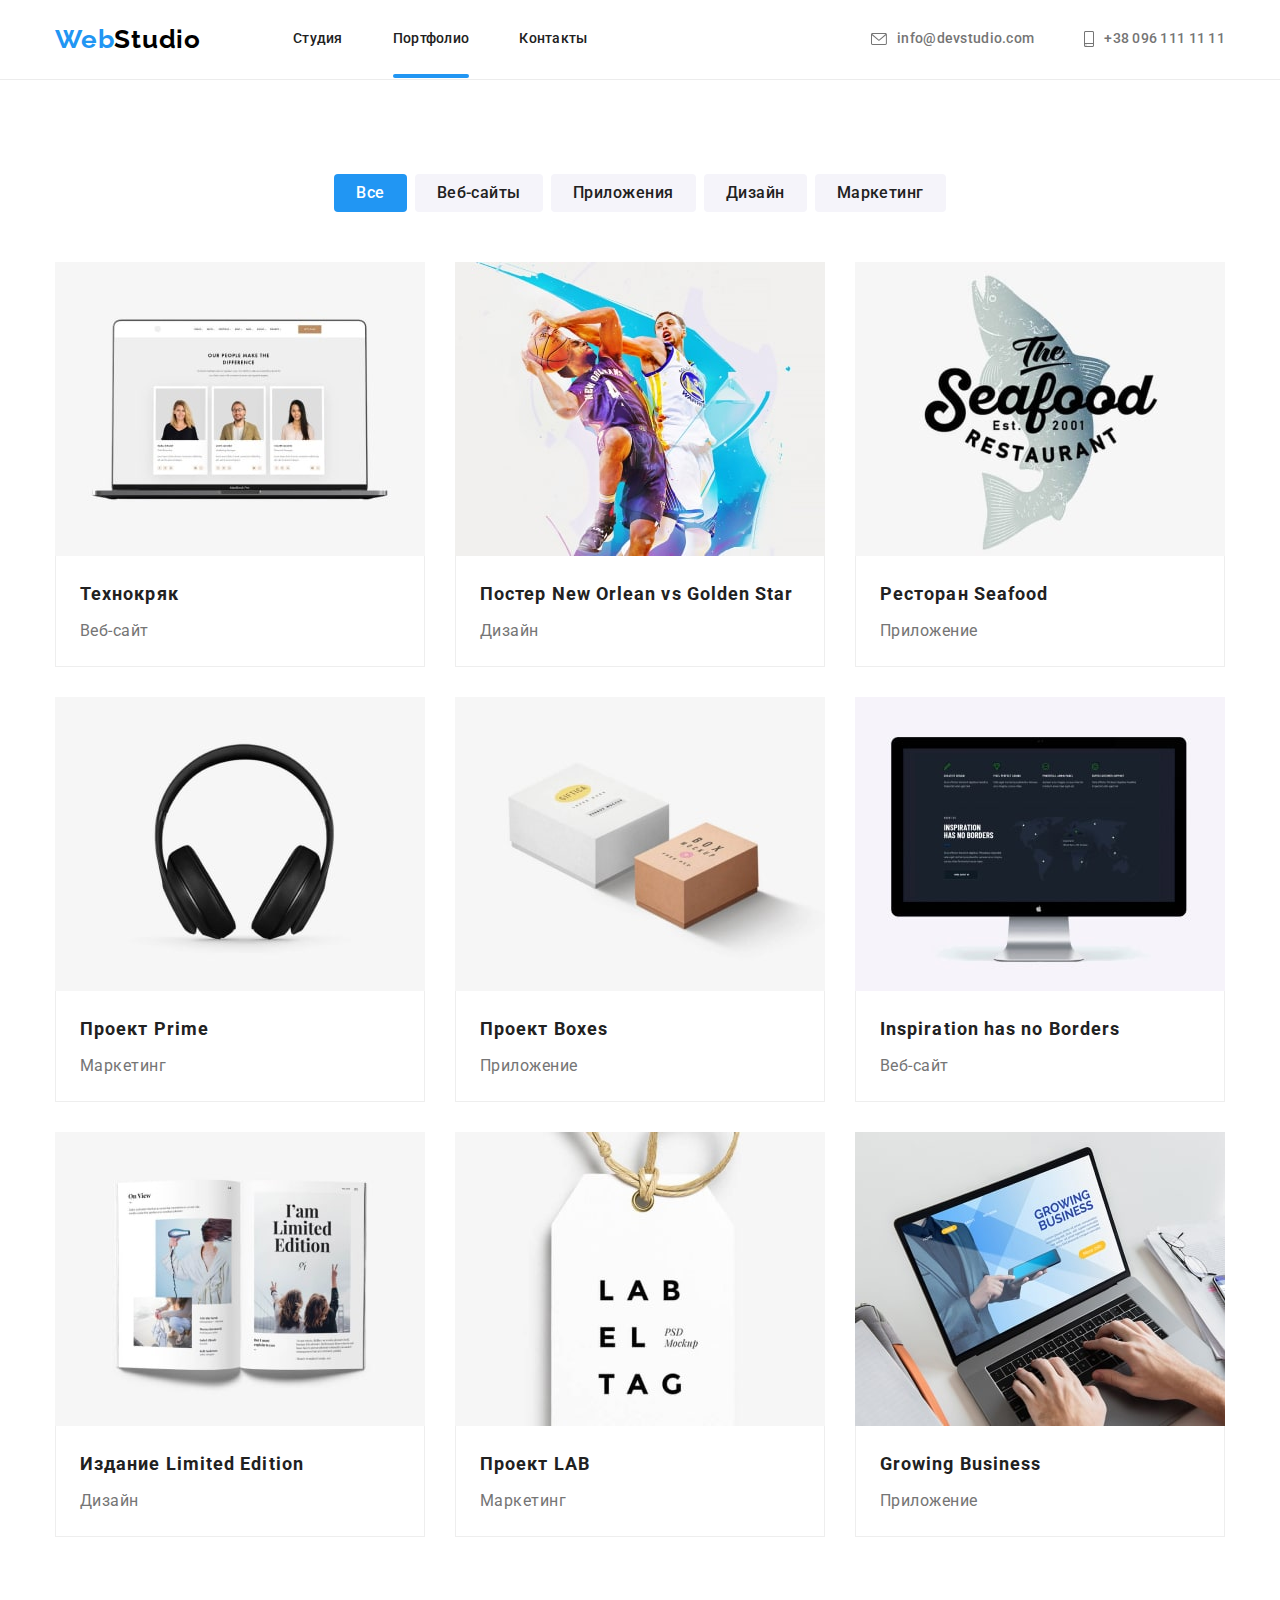
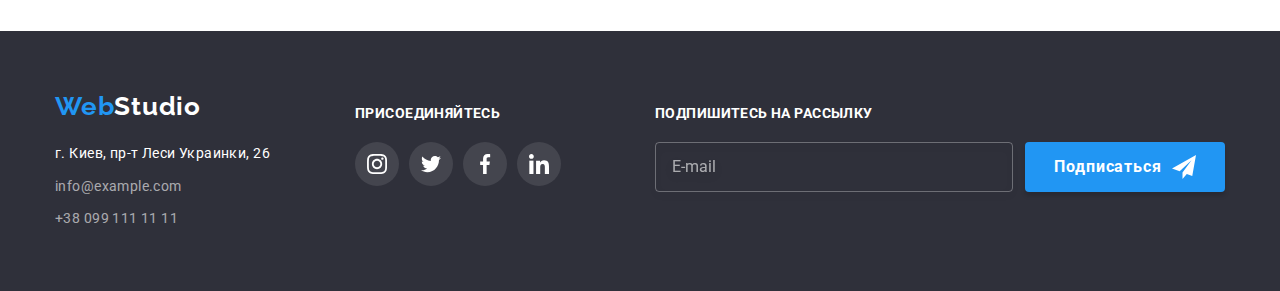
==== commit 0cbacb4a: "logo sass" ====
--- a/portfolio.html
+++ b/portfolio.html
@@ -23,9 +23,9 @@
     <header class="header">
       <div class="container header-container">
         <nav class="main-navigation">
-          <a class="logo link" href="./"
-            ><span class="logo-color-one">Web</span
-            ><span class="logo-color-two">Studio</span></a
+          <a class="logo logo__header link" href="./"
+            ><span class="logo_color-one">Web</span
+            ><span class="logo_color-two">Studio</span></a
           >
 
           <ul class="menu list">
@@ -74,19 +74,19 @@
           <!--фильтр по работам-->
           <ul class="filter-list list">
             <li class="filter-item">
-              <button class="filter-buttom filter-buttom-current" type="button">Все</button>
+              <button class="filter-button filter-button-current" type="button">Все</button>
             </li>
             <li class="filter-item">
-              <button class="filter-buttom" type="button">Веб-сайты</button>
+              <button class="filter-button" type="button">Веб-сайты</button>
             </li>
             <li class="filter-item">
-              <button class="filter-buttom" type="button">Приложения</button>
+              <button class="filter-button" type="button">Приложения</button>
             </li>
             <li class="filter-item">
-              <button class="filter-buttom" type="button">Дизайн</button>
+              <button class="filter-button" type="button">Дизайн</button>
             </li>
             <li class="filter-item">
-              <button class="filter-buttom" type="button">Маркетинг</button>
+              <button class="filter-button" type="button">Маркетинг</button>
             </li>
           </ul>
 
@@ -303,8 +303,8 @@
         <div class="footer__contact">
           <div class="logo-footer">
             <a class="logo link" href="./"
-              ><span class="logo-color-one">Web</span
-              ><span class="logo-color-three">Studio</span></a
+              ><span class="logo_color-one">Web</span
+              ><span class="logo_color-three">Studio</span></a
             >
           </div>
 
--- a/css/main.min.css
+++ b/css/main.min.css
@@ -1,2 +1,2 @@
-:root{--main-font: "Roboto", sans-serif;--secondary-font: "Raleway", sans-serif;--accent-color: #2196f3;--second-color: #212121;--third-color: #afb1b8}.visually-hidden{position:absolute !important;clip:rect(1px 1px 1px 1px);clip:rect(1px, 1px, 1px, 1px);padding:0 !important;border:0 !important;height:1px !important;width:1px !important;overflow:hidden}h1,h2,h3,h4,h5,h6,p{margin-top:0;margin-bottom:0}ul,ol{margin-top:0;margin-bottom:0;padding-left:0}img{display:block}body{font-family:var(--main-font)}.list{list-style:none}.link{text-decoration:none}.container{width:1200px;margin:0 auto;padding-left:15px;padding-right:15px}.logo{margin-right:92px;font-family:var(--secondary-font);font-weight:700;font-size:26px;line-height:1.19;letter-spacing:0.03em}.logo-color-one{color:var(--accent-color)}.logo-color-two{color:#000000}.logo-color-three{color:#ffffff}.current{position:relative;color:var(--accent-color)}.current::after{position:absolute;bottom:-32px;content:"";display:block;width:100%;height:4px;background-color:var(--accent-color);border-radius:2px}.social-links-list{display:flex;justify-content:space-between}.social-links-list_team{padding:0 32px}.social-links-list_footer{width:206px}.social-links-list__link{display:flex;justify-content:center;align-items:center;width:44px;height:44px;border-radius:50%}.social-links-list__link_team{background-color:transparent;fill:var(--third-color);transition:fill 250ms cubic-bezier(0.4, 0, 0.2, 1),background-color 250ms cubic-bezier(0.4, 0, 0.2, 1)}.social-links-list__link_team:hover,.social-links-list__link_team:focus{outline:none;fill:#ffffff;background-color:var(--accent-color)}.social-links-list__link_footer{background-color:rgba(255,255,255,0.1);fill:#ffffff;transition:background-color 250ms cubic-bezier(0.4, 0, 0.2, 1)}.social-links-list__link_footer:hover,.social-links-list__link_footer:focus{outline:none;background-color:var(--accent-color)}.backdrop{position:fixed;top:0;left:0%;width:100vw;height:100vh;background-color:rgba(0,0,0,0.2);transition:opacity 250ms cubic-bezier(0.4, 0, 0.2, 1),visibility 250ms cubic-bezier(0.4, 0, 0.2, 1)}.modal{position:absolute;top:50%;left:50%;transform:translate(-50%, -50%);width:528px;height:581px;padding:40px;background:#ffffff;box-shadow:0px 1px 3px rgba(0,0,0,0.12),0px 1px 1px rgba(0,0,0,0.14),0px 2px 1px rgba(0,0,0,0.2);border-radius:4px}.modal__close-button{position:absolute;top:8px;right:8px;width:30px;height:30px;background-color:#ffffff;border:1px solid rgba(0,0,0,0.1);border-radius:50%;cursor:pointer;padding:0}.modal__close-button:hover .close-button-icon,.modal__close-button:focus .close-button-icon{fill:var(--accent-color)}.close-button-icon{fill:#000000}.is-hidden{opacity:0;visibility:hidden;pointer-events:none}.modal-form{display:flex;flex-direction:column}.modal-form__title{margin-bottom:12px;font-weight:700;font-size:20px;line-height:1.15;text-align:center;letter-spacing:0.03em;color:var(--second-color)}.modal-form__field{font-weight:400;font-size:12px;line-height:1.16;letter-spacing:0.01em;margin-bottom:10px;color:#757575}.modal-form__input{width:100%;height:40px;padding-left:42px;border:1px solid rgba(33,33,33,0.2);border-radius:4px;transition:border-color 250ms cubic-bezier(0.4, 0, 0.2, 1)}.modal-form__input-wrapper{position:relative;display:block;margin-top:4px}.modal-form__icon{position:absolute;top:50%;transform:translateY(-50%);left:12px;fill:var(--second-color);transition:fill 250ms cubic-bezier(0.4, 0, 0.2, 1)}.modal-form__input:focus{outline:none;border-color:var(--accent-color)}.modal-form__input:focus+.modal-form__icon{fill:var(--accent-color)}.modal-form__message{margin-top:4px;padding:12px 16px;width:100%;height:120px;border:1px solid rgba(33,33,33,0.2);border-radius:4px;resize:none;transition:border-color 250ms cubic-bezier(0.4, 0, 0.2, 1)}.modal-form__message:focus{outline:none;border-color:var(--accent-color)}.modal-form__message::placeholder{color:rgba(117,117,117,0.5)}.modal-form__checkbox:checked+.modal-form__checkbox-label::before{background-image:url(../images/icon-check.svg);background-size:contain;border:none}.modal-form__checkbox:focus+.modal-form__checkbox-label::before{border:1px solid var(--accent-color)}.modal-form__checkbox-label::before{display:block;content:"";width:15px;height:15px;margin-right:7px;margin-left:12px;border:1px solid var(--second-color);border-radius:2px;cursor:pointer}.modal-form__checkbox-label{display:flex;align-items:center;font-weight:normal;font-size:14px;line-height:1.71;letter-spacing:0.03em;color:#757575;margin-top:10px;margin-bottom:30px}.modal-form__checkbox-link{font-weight:400;font-size:14px;line-height:1.71;letter-spacing:0.03em;text-decoration-line:underline;color:var(--accent-color)}.modal-form__button{align-self:center;padding:10px 56px;margin-bottom:40px;font-weight:700;font-size:16px;line-height:1.87;letter-spacing:0.06em;color:#ffffff;background-color:var(--accent-color);box-shadow:0px 4px 4px rgba(0,0,0,0.15);border-radius:4px;border:none;cursor:pointer}.header{padding-top:24px;padding-bottom:24px;font-family:var(--main-font);font-weight:500;font-size:14px;line-height:1.14;letter-spacing:0.02em;border-bottom:1px solid #ececec}.header-container{display:flex;align-items:center;justify-content:space-between}.main-navigation{display:flex}.menu{display:flex;align-items:center}.menu__item:not(:last-child){margin-right:50px}.menu__link{color:var(--second-color);transition:color 250ms cubic-bezier(0.4, 0, 0.2, 1)}.menu__link:hover,.menu__link:focus{color:var(--accent-color)}.header-contact{display:flex;align-items:center}.header-contact__item:not(:last-child){margin-right:50px}.header-contact__link{display:flex;align-items:center;color:#757575;transition:color 250ms cubic-bezier(0.4, 0, 0.2, 1)}.header-contact__link:hover,.header-contact__link:focus{color:var(--accent-color)}.contact-icon{margin-right:10px;fill:currentColor}.hero{padding:200px 0;text-align:center;max-width:1600px;margin:0 auto;background-image:linear-gradient(rgba(47,48,58,0.4), rgba(47,48,58,0.4)),url(../images/hero/hero-bg.jpg);background-size:cover;background-color:#2f303a}.hero__title{margin-left:auto;margin-right:auto;margin-bottom:30px;max-width:696px;font-family:var(--main-font);font-weight:900;font-size:44px;line-height:1.36;text-align:center;letter-spacing:0.06em;text-transform:uppercase;color:#ffffff}.modal-button{padding:10px 32px;font-family:var(--main-font);font-weight:700;font-size:16px;line-height:1.88;align-items:center;text-align:center;letter-spacing:0.06em;color:#ffffff;background-color:var(--accent-color);box-shadow:0px 4px 4px rgba(0,0,0,0.15);border-radius:4px;border:none;cursor:pointer}.features{padding-top:94px;padding-bottom:94px}.features__list{display:flex;flex-wrap:wrap;margin-top:-30px;margin-left:-30px}.features__item{margin-top:30px;margin-left:30px;flex-basis:calc((100% - 120px) / 4)}.features__icon-container{display:flex;justify-content:center;align-items:center;width:270px;height:120px;margin-bottom:30px;background:#f5f4fa;border-radius:4px}.features__icon{width:70px;height:70px;fill:rebeccapurple}.features__title{margin-bottom:10px;font-weight:700;font-size:14px;line-height:1.14;letter-spacing:0.03em;text-transform:uppercase;color:var(--second-color)}.features__description{font-weight:400;font-size:14px;line-height:1.71;letter-spacing:0.03em;color:#757575}.services{padding-top:0px;padding-bottom:94px}.services__list{display:flex;flex-wrap:wrap;margin-top:-30px;margin-left:-30px}.services__item{position:relative;margin-top:30px;margin-left:30px;flex-basis:calc((100% - 90px) / 3)}.services__text-overlay{display:flex;justify-content:center;align-items:center;position:absolute;bottom:0;left:0;width:100%;height:70px;color:#ffffff;background-color:rgba(47,48,58,0.8);font-weight:700;font-size:14px;line-height:1.14;text-align:center;letter-spacing:0.03em;text-transform:uppercase}.team{background:#f5f4fa;padding-top:94px;padding-bottom:94px}.team__list{display:flex;flex-wrap:wrap;margin-top:-30px;margin-left:-30px}.team__item{margin-top:30px;margin-left:30px;flex-basis:calc((100% - 120px) / 4);background:#ffffff;border-radius:0px 0px 4px 4px;box-shadow:0px 1px 3px rgba(0,0,0,0.12),0px 1px 1px rgba(0,0,0,0.14),0px 2px 1px rgba(0,0,0,0.2)}.team__member-frame{padding-top:30px;padding-bottom:30px}.team__member-name{margin-bottom:10px;font-style:normal;font-weight:500;font-size:16px;line-height:1.18;text-align:center;letter-spacing:0.03em;color:var(--second-color)}.team__member-position{font-weight:400;font-size:16px;line-height:1.18;text-align:center;letter-spacing:0.03em;margin-bottom:16px;color:#757575}.clients{padding-top:94px;padding-bottom:94px}.clients__list{display:flex;flex-wrap:wrap;justify-content:space-between;align-items:center}.clients__link{display:flex;justify-content:center;align-items:center;width:170px;height:92px;border:1px solid var(--third-color);border-radius:4px;fill:var(--third-color);transition:border-color 250ms cubic-bezier(0.4, 0, 0.2, 1),fill 250ms cubic-bezier(0.4, 0, 0.2, 1)}.clients__link:hover,.clients__link:focus{outline:none;border-color:var(--accent-color);fill:var(--accent-color)}.footer{padding:60px 0;background-color:#2f303a}.footer__container{display:flex}.footer__contact{display:flex;flex-direction:column;width:231px;margin-right:70px}.logo-footer{display:flex;align-items:flex-end;height:31px;margin-bottom:20px}.footer-address__item:not(:last-child){margin-bottom:9px}.footer-address__link{font-style:normal;font-weight:400;font-size:14px;line-height:1.71;letter-spacing:0.03em}.footer-address__link:hover,.footer-address__link:focus{outline:none;color:var(--accent-color)}.footer-address__link_address{color:#ffffff}.footer-address__link_contact{color:rgba(255,255,255,0.6)}.footter-social{display:flex;flex-direction:column;margin-right:94px}.footter-social__title{display:flex;align-items:flex-end;height:31px;margin-bottom:20px;font-weight:700;font-size:14px;line-height:1.14;letter-spacing:0.03em;text-transform:uppercase;color:#ffffff}.footer-email-form-title{display:flex;align-items:flex-end;height:31px;margin-bottom:20px;font-weight:700;font-size:14px;line-height:1.14;letter-spacing:0.03em;text-transform:uppercase;color:#ffffff}.footer-email-form{display:flex}.footer-email-form__input{width:358px;height:50px;margin-right:12px;padding:15px 16px;border:1px solid rgba(255,255,255,0.3);filter:drop-shadow(0px 4px 4px rgba(0,0,0,0.15));border-radius:4px;background-color:transparent;color:#ffffff}.footer-email-form__input::placeholder{font-style:normal;font-weight:400;font-size:16px;color:rgba(255,255,255,0.6)}.footer-email-form__button{display:flex;justify-content:center;align-items:center;width:200px;height:50px;font-style:normal;font-weight:700;font-size:16px;line-height:1.87;letter-spacing:0.06em;color:#ffffff;background:var(--accent-color);box-shadow:0px 4px 4px rgba(0,0,0,0.15);border-radius:4px;border:none;cursor:pointer}.send-icon{fill:#ffffff;margin-left:10px}.portfolio{padding-top:94px;padding-bottom:94px}.filter-list{display:flex;justify-content:center;margin-bottom:50px}.filter-item:not(:last-child){margin-right:8px}.filter-buttom{padding:6px 22px;font-weight:500;font-size:16px;line-height:1.62;text-align:center;letter-spacing:0.03em;color:var(--second-color);background:#f5f4fa;border-radius:4px;border:none;cursor:pointer;transition:color 250ms cubic-bezier(0.4, 0, 0.2, 1),backgrond 250ms cubic-bezier(0.4, 0, 0.2, 1),box-shadow 250ms cubic-bezier(0.4, 0, 0.2, 1)}.filter-buttom-current{color:#ffffff;background:var(--accent-color)}.filter-buttom:hover,.filter-buttom:focus{outline:none;color:#ffffff;background:var(--accent-color);box-shadow:0px 3px 1px rgba(0,0,0,0.1),0px 1px 2px rgba(0,0,0,0.08),0px 2px 2px rgba(0,0,0,0.12)}.portfolio-list{display:flex;flex-wrap:wrap;margin-top:-30px;margin-left:-30px}.portfolio-item-img{position:relative;overflow:hidden}.portfolio-item-overlay{position:absolute;top:0;left:0;width:100%;height:100%;transform:translateY(100%);transition:transform 250ms cubic-bezier(0.4, 0, 0.2, 1);padding:63px 24px;overflow:auto;font-size:18px;line-height:1.56;color:#ffffff;background-color:rgba(33,150,243,0.9)}.portfolio-item-link:hover .portfolio-item-overlay,.portfolio-item-link:focus .portfolio-item-overlay{transform:translateY(0%)}.portfolio-item{margin-top:30px;margin-left:30px;flex-basis:calc((100% - 90px) / 3)}.portfolio-item:hover{box-shadow:0px 1px 1px rgba(0,0,0,0.12),0px 4px 4px rgba(0,0,0,0.06),1px 4px 6px rgba(0,0,0,0.16);transition:box-shadow 250ms cubic-bezier(0.4, 0, 0.2, 1)}.portfolio-item-frame{padding:20px 24px;background:#ffffff;border:1px solid #eeeeee;border-top:none}.portfolio-item-name{margin-bottom:4px;font-weight:700;font-size:18px;line-height:2;letter-spacing:0.06em;color:var(--second-color)}.portfolio-item-description{font-weight:400;font-size:16px;line-height:1.87;letter-spacing:0.03em;color:#757575}
+:root{--main-font: "Roboto", sans-serif;--secondary-font: "Raleway", sans-serif;--accent-color: #2196f3;--second-color: #212121;--third-color: #afb1b8}.visually-hidden{position:absolute !important;clip:rect(1px 1px 1px 1px);clip:rect(1px, 1px, 1px, 1px);padding:0 !important;border:0 !important;height:1px !important;width:1px !important;overflow:hidden}h1,h2,h3,h4,h5,h6,p{margin-top:0;margin-bottom:0}ul,ol{margin-top:0;margin-bottom:0;padding-left:0}img{display:block}body{font-family:var(--main-font)}.list{list-style:none}.link{text-decoration:none}.container{width:1200px;margin:0 auto;padding-left:15px;padding-right:15px}.logo{font-family:var(--secondary-font);font-weight:700;font-size:26px;line-height:1.19;letter-spacing:0.03em}.logo__header{margin-right:92px}.logo_color-one{color:var(--accent-color)}.logo_color-two{color:#000000}.logo_color-three{color:#ffffff}.secttion-title{margin-bottom:50px;font-style:normal;font-weight:700;font-size:36px;line-height:1.16;text-align:center;letter-spacing:0.03em;color:var(--second-color)}.current{position:relative;color:var(--accent-color)}.current::after{position:absolute;bottom:-32px;content:"";display:block;width:100%;height:4px;background-color:var(--accent-color);border-radius:2px}.social-links-list{display:flex;justify-content:space-between}.social-links-list_team{padding:0 32px}.social-links-list_footer{width:206px}.social-links-list__link{display:flex;justify-content:center;align-items:center;width:44px;height:44px;border-radius:50%}.social-links-list__link_team{background-color:transparent;fill:var(--third-color);transition:fill 250ms cubic-bezier(0.4, 0, 0.2, 1),background-color 250ms cubic-bezier(0.4, 0, 0.2, 1)}.social-links-list__link_team:hover,.social-links-list__link_team:focus{outline:none;fill:#ffffff;background-color:var(--accent-color)}.social-links-list__link_footer{background-color:rgba(255,255,255,0.1);fill:#ffffff;transition:background-color 250ms cubic-bezier(0.4, 0, 0.2, 1)}.social-links-list__link_footer:hover,.social-links-list__link_footer:focus{outline:none;background-color:var(--accent-color)}.backdrop{position:fixed;top:0;left:0%;width:100vw;height:100vh;background-color:rgba(0,0,0,0.2);transition:opacity 250ms cubic-bezier(0.4, 0, 0.2, 1),visibility 250ms cubic-bezier(0.4, 0, 0.2, 1)}.is-hidden{opacity:0;visibility:hidden;pointer-events:none}.modal{position:absolute;top:50%;left:50%;transform:translate(-50%, -50%);width:528px;height:581px;padding:40px;background:#ffffff;box-shadow:0px 1px 3px rgba(0,0,0,0.12),0px 1px 1px rgba(0,0,0,0.14),0px 2px 1px rgba(0,0,0,0.2);border-radius:4px}.modal__close-button{position:absolute;top:8px;right:8px;width:30px;height:30px;background-color:#ffffff;border:1px solid rgba(0,0,0,0.1);border-radius:50%;cursor:pointer;padding:0}.modal__close-button:hover .close-button-icon,.modal__close-button:focus .close-button-icon{fill:var(--accent-color)}.close-button-icon{fill:#000000}.modal-form{display:flex;flex-direction:column}.modal-form__title{margin-bottom:12px;font-weight:700;font-size:20px;line-height:1.15;text-align:center;letter-spacing:0.03em;color:var(--second-color)}.modal-form__field{font-weight:400;font-size:12px;line-height:1.16;letter-spacing:0.01em;margin-bottom:10px;color:#757575}.modal-form__input{width:100%;height:40px;padding-left:42px;border:1px solid rgba(33,33,33,0.2);border-radius:4px;transition:border-color 250ms cubic-bezier(0.4, 0, 0.2, 1)}.modal-form__input:focus{outline:none;border-color:var(--accent-color)}.modal-form__input:focus+.modal-form__icon{fill:var(--accent-color)}.modal-form__input-wrapper{position:relative;display:block;margin-top:4px}.modal-form__icon{position:absolute;top:50%;transform:translateY(-50%);left:12px;fill:var(--second-color);transition:fill 250ms cubic-bezier(0.4, 0, 0.2, 1)}.modal-form__message{margin-top:4px;padding:12px 16px;width:100%;height:120px;border:1px solid rgba(33,33,33,0.2);border-radius:4px;resize:none;transition:border-color 250ms cubic-bezier(0.4, 0, 0.2, 1)}.modal-form__message:focus{outline:none;border-color:var(--accent-color)}.modal-form__message::placeholder{color:rgba(117,117,117,0.5)}.modal-form__checkbox:checked+.modal-form__checkbox-label::before{background-image:url(../images/icon-check.svg);background-size:contain;border:none}.modal-form__checkbox:focus+.modal-form__checkbox-label::before{border:1px solid var(--accent-color)}.modal-form__checkbox-label{display:flex;align-items:center;font-weight:normal;font-size:14px;line-height:1.71;letter-spacing:0.03em;color:#757575;margin-top:10px;margin-bottom:30px}.modal-form__checkbox-label::before{display:block;content:"";width:15px;height:15px;margin-right:7px;margin-left:12px;border:1px solid var(--second-color);border-radius:2px;cursor:pointer}.modal-form__checkbox-link{font-weight:400;font-size:14px;line-height:1.71;letter-spacing:0.03em;text-decoration-line:underline;color:var(--accent-color)}.modal-form__button{align-self:center;padding:10px 56px;margin-bottom:40px;font-weight:700;font-size:16px;line-height:1.87;letter-spacing:0.06em;color:#ffffff;background-color:var(--accent-color);box-shadow:0px 4px 4px rgba(0,0,0,0.15);border-radius:4px;border:none;cursor:pointer}.header{padding-top:24px;padding-bottom:24px;font-family:var(--main-font);font-weight:500;font-size:14px;line-height:1.14;letter-spacing:0.02em;border-bottom:1px solid #ececec}.header-container{display:flex;align-items:center;justify-content:space-between}.main-navigation{display:flex}.menu{display:flex;align-items:center}.menu__item:not(:last-child){margin-right:50px}.menu__link{color:var(--second-color);transition:color 250ms cubic-bezier(0.4, 0, 0.2, 1)}.menu__link:hover,.menu__link:focus{color:var(--accent-color)}.header-contact{display:flex;align-items:center}.header-contact__item:not(:last-child){margin-right:50px}.header-contact__link{display:flex;align-items:center;color:#757575;transition:color 250ms cubic-bezier(0.4, 0, 0.2, 1)}.header-contact__link:hover,.header-contact__link:focus{color:var(--accent-color)}.contact-icon{margin-right:10px;fill:currentColor}.hero{padding:200px 0;text-align:center;max-width:1600px;margin:0 auto;background-image:linear-gradient(rgba(47,48,58,0.4), rgba(47,48,58,0.4)),url(../images/hero/hero-bg.jpg);background-size:cover;background-color:#2f303a}.hero__title{margin-left:auto;margin-right:auto;margin-bottom:30px;max-width:696px;font-family:var(--main-font);font-weight:900;font-size:44px;line-height:1.36;text-align:center;letter-spacing:0.06em;text-transform:uppercase;color:#ffffff}.modal-button{padding:10px 32px;font-family:var(--main-font);font-weight:700;font-size:16px;line-height:1.88;align-items:center;text-align:center;letter-spacing:0.06em;color:#ffffff;background-color:var(--accent-color);box-shadow:0px 4px 4px rgba(0,0,0,0.15);border-radius:4px;border:none;cursor:pointer}.features{padding-top:94px;padding-bottom:94px}.features__list{display:flex;flex-wrap:wrap;margin-top:-30px;margin-left:-30px}.features__item{margin-top:30px;margin-left:30px;flex-basis:calc((100% - 120px) / 4)}.features__icon-container{display:flex;justify-content:center;align-items:center;width:270px;height:120px;margin-bottom:30px;background:#f5f4fa;border-radius:4px}.features__icon{width:70px;height:70px;fill:rebeccapurple}.features__title{margin-bottom:10px;font-weight:700;font-size:14px;line-height:1.14;letter-spacing:0.03em;text-transform:uppercase;color:var(--second-color)}.features__description{font-weight:400;font-size:14px;line-height:1.71;letter-spacing:0.03em;color:#757575}.services{padding-top:0px;padding-bottom:94px}.services__list{display:flex;flex-wrap:wrap;margin-top:-30px;margin-left:-30px}.services__item{position:relative;margin-top:30px;margin-left:30px;flex-basis:calc((100% - 90px) / 3)}.services__text-overlay{display:flex;justify-content:center;align-items:center;position:absolute;bottom:0;left:0;width:100%;height:70px;color:#ffffff;background-color:rgba(47,48,58,0.8);font-weight:700;font-size:14px;line-height:1.14;text-align:center;letter-spacing:0.03em;text-transform:uppercase}.team{background:#f5f4fa;padding-top:94px;padding-bottom:94px}.team__list{display:flex;flex-wrap:wrap;margin-top:-30px;margin-left:-30px}.team__item{margin-top:30px;margin-left:30px;flex-basis:calc((100% - 120px) / 4);background:#ffffff;border-radius:0px 0px 4px 4px;box-shadow:0px 1px 3px rgba(0,0,0,0.12),0px 1px 1px rgba(0,0,0,0.14),0px 2px 1px rgba(0,0,0,0.2)}.team__member-frame{padding-top:30px;padding-bottom:30px}.team__member-name{margin-bottom:10px;font-style:normal;font-weight:500;font-size:16px;line-height:1.18;text-align:center;letter-spacing:0.03em;color:var(--second-color)}.team__member-position{font-weight:400;font-size:16px;line-height:1.18;text-align:center;letter-spacing:0.03em;margin-bottom:16px;color:#757575}.clients{padding-top:94px;padding-bottom:94px}.clients__list{display:flex;flex-wrap:wrap;justify-content:space-between;align-items:center}.clients .clients__link{display:flex;justify-content:center;align-items:center;width:170px;height:92px;border:1px solid var(--third-color);border-radius:4px;fill:var(--third-color);transition:border-color 250ms cubic-bezier(0.4, 0, 0.2, 1),fill 250ms cubic-bezier(0.4, 0, 0.2, 1)}.clients .clients__link:hover,.clients .clients__link:focus{outline:none;border-color:var(--accent-color);fill:var(--accent-color)}.footer{padding:60px 0;background-color:#2f303a}.footer__container{display:flex}.footer__contact{display:flex;flex-direction:column;width:231px;margin-right:70px}.logo-footer{display:flex;align-items:flex-end;height:31px;margin-bottom:20px}.footer-address__item:not(:last-child){margin-bottom:9px}.footer-address__link{font-style:normal;font-weight:400;font-size:14px;line-height:1.71;letter-spacing:0.03em}.footer-address__link:hover,.footer-address__link:focus{outline:none;color:var(--accent-color)}.footer-address__link_address{color:#ffffff}.footer-address__link_contact{color:rgba(255,255,255,0.6)}.footter-social{display:flex;flex-direction:column;margin-right:94px}.footter-social__title{display:flex;align-items:flex-end;height:31px;margin-bottom:20px;font-weight:700;font-size:14px;line-height:1.14;letter-spacing:0.03em;text-transform:uppercase;color:#ffffff}.footer-email-form-title{display:flex;align-items:flex-end;height:31px;margin-bottom:20px;font-weight:700;font-size:14px;line-height:1.14;letter-spacing:0.03em;text-transform:uppercase;color:#ffffff}.footer-email-form{display:flex}.footer-email-form__input{width:358px;height:50px;margin-right:12px;padding:15px 16px;border:1px solid rgba(255,255,255,0.3);filter:drop-shadow(0px 4px 4px rgba(0,0,0,0.15));border-radius:4px;background-color:transparent;color:#ffffff}.footer-email-form__input::placeholder{font-style:normal;font-weight:400;font-size:16px;color:rgba(255,255,255,0.6)}.footer-email-form__button{display:flex;justify-content:center;align-items:center;width:200px;height:50px;font-style:normal;font-weight:700;font-size:16px;line-height:1.87;letter-spacing:0.06em;color:#ffffff;background:var(--accent-color);box-shadow:0px 4px 4px rgba(0,0,0,0.15);border-radius:4px;border:none;cursor:pointer}.send-icon{fill:#ffffff;margin-left:10px}.portfolio{padding-top:94px;padding-bottom:94px}.filter-list{display:flex;justify-content:center;margin-bottom:50px}.filter-item:not(:last-child){margin-right:8px}.filter-button{padding:6px 22px;font-weight:500;font-size:16px;line-height:1.62;text-align:center;letter-spacing:0.03em;color:var(--second-color);background:#f5f4fa;border-radius:4px;border:none;cursor:pointer;transition:color 250ms cubic-bezier(0.4, 0, 0.2, 1),backgrond 250ms cubic-bezier(0.4, 0, 0.2, 1),box-shadow 250ms cubic-bezier(0.4, 0, 0.2, 1)}.filter-button:hover,.filter-button:focus{outline:none;color:#ffffff;background:var(--accent-color);box-shadow:0px 3px 1px rgba(0,0,0,0.1),0px 1px 2px rgba(0,0,0,0.08),0px 2px 2px rgba(0,0,0,0.12)}.filter-button-current{color:#ffffff;background:var(--accent-color)}.portfolio-list{display:flex;flex-wrap:wrap;margin-top:-30px;margin-left:-30px}.portfolio-item-img{position:relative;overflow:hidden}.portfolio-item-overlay{position:absolute;top:0;left:0;width:100%;height:100%;transform:translateY(100%);transition:transform 250ms cubic-bezier(0.4, 0, 0.2, 1);padding:63px 24px;overflow:auto;font-size:18px;line-height:1.56;color:#ffffff;background-color:rgba(33,150,243,0.9)}.portfolio-item-link:hover .portfolio-item-overlay,.portfolio-item-link:focus .portfolio-item-overlay{transform:translateY(0%)}.portfolio-item{margin-top:30px;margin-left:30px;flex-basis:calc((100% - 90px) / 3)}.portfolio-item:hover{box-shadow:0px 1px 1px rgba(0,0,0,0.12),0px 4px 4px rgba(0,0,0,0.06),1px 4px 6px rgba(0,0,0,0.16);transition:box-shadow 250ms cubic-bezier(0.4, 0, 0.2, 1)}.portfolio-item-frame{padding:20px 24px;background:#ffffff;border:1px solid #eeeeee;border-top:none}.portfolio-item-name{margin-bottom:4px;font-weight:700;font-size:18px;line-height:2;letter-spacing:0.06em;color:var(--second-color)}.portfolio-item-description{font-weight:400;font-size:16px;line-height:1.87;letter-spacing:0.03em;color:#757575}
 /*# sourceMappingURL=main.min.css.map */